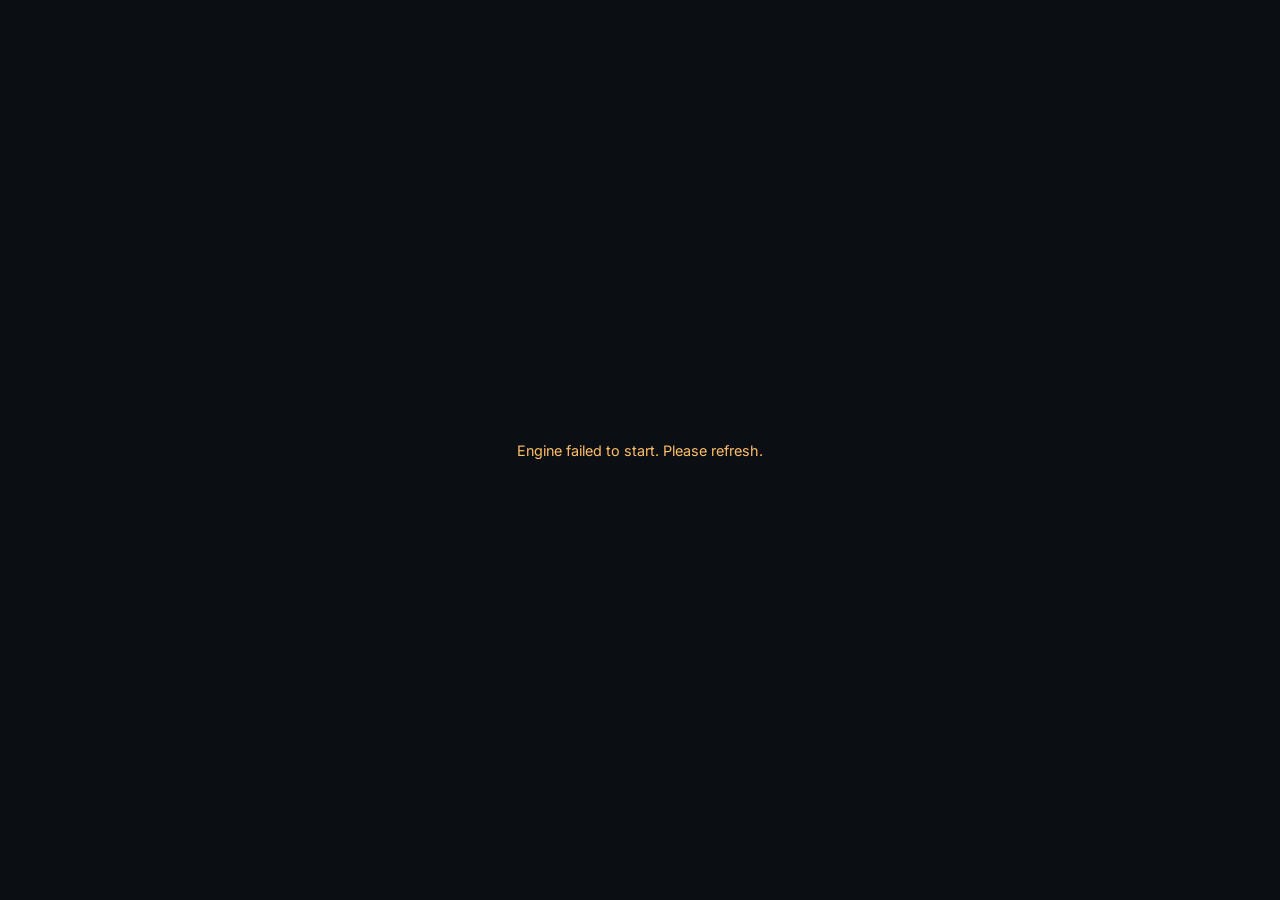
==== index.html @ e54d93cd "Add files via upload" ====
<!DOCTYPE html>
<html lang="en">
<head>
  <meta charset="UTF-8" />
  <meta name="viewport" content="width=device-width, initial-scale=1.0, viewport-fit=cover" />
  <meta name="theme-color" content="#D4AF37" />
  <meta name="description" content="IMMORTAIL™ — Your AI dog companion, always with you." />
  <meta name="mobile-web-app-capable" content="yes" />
  <meta name="apple-mobile-web-app-capable" content="yes" />
  <meta name="apple-mobile-web-app-status-bar-style" content="black-translucent" />
  <meta name="apple-mobile-web-app-title" content="IMMORTAIL" />
  <title>IMMORTAIL™</title>
  <link rel="manifest" href="manifest.json" />
  <link rel="preconnect" href="https://fonts.googleapis.com" />
  <link rel="preconnect" href="https://fonts.gstatic.com" crossorigin />
  <link href="https://fonts.googleapis.com/css2?family=Inter:wght@400;500;600;700;800&display=swap" rel="stylesheet" />
  <link rel="stylesheet" href="styles.css" />
</head>
<body class="mood-idle">

<!-- ═══════════════════════════════════════════════════════════
     SPLASH SCREEN
══════════════════════════════════════════════════════════════ -->
<div id="splash">
  <div class="splash-wordmark">IMMORTAIL<span class="splash-tm">™</span></div>
  <div class="splash-tagline">AI Dog Companion</div>
  <div class="splash-ring"></div>
</div>

<!-- ═══════════════════════════════════════════════════════════
     APP SHELL
══════════════════════════════════════════════════════════════ -->
<div id="app">

  <!-- ── Header ──────────────────────────────────────────────── -->
  <header id="header">
    <div class="wordmark">IMMORTAIL<span class="tm">™</span></div>
    <div class="header-right">
      <div class="api-chip">
        <div class="status-dot disconnected" id="api-status-dot"></div>
        <span id="api-status-label">Fallback Mode</span>
      </div>
      <button class="icon-btn" id="settings-btn" aria-label="Settings">⚙</button>
    </div>
  </header>

  <!-- ── Sidebar ─────────────────────────────────────────────── -->
  <aside id="sidebar">

    <!-- ══════════════════════════════════════════════════════
         DOG STAGE — Composite Avatar Engine
         Layer 0 (z1): SVG procedural fallback (always visible)
         Layer 1 (z2): Real body image (shown when asset loads)
         Layer 2 (z3): Real face/eyes image (shown when asset loads)
         Layer 3 (z4): Micro video loop overlay (shown when asset loads)
    ═══════════════════════════════════════════════════════════ -->
    <div class="dog-stage expr-idle" id="dog-stage" role="button"
         tabindex="0" aria-label="Pet your dog companion">

      <!-- Layer 0: SVG Procedural Fallback Dog
           This is the always-present base. When real assets load,
           they sit on top. When assets are missing, this is the dog. -->
      <svg id="dog-svg-fallback"
           viewBox="0 0 110 130"
           fill="none"
           xmlns="http://www.w3.org/2000/svg"
           aria-hidden="true">

        <!-- Body -->
        <ellipse cx="55" cy="88" rx="30" ry="24" fill="#3a2e2e"/>
        <ellipse cx="55" cy="82" rx="28" ry="20" fill="#4a3838"/>

        <!-- Left ear -->
        <ellipse cx="34" cy="37" rx="11" ry="17"
          transform="rotate(-18 34 37)" fill="#3a2e2e"/>
        <ellipse cx="34" cy="38" rx="6"  ry="10"
          transform="rotate(-18 34 38)" fill="#8a5533" opacity="0.55"/>

        <!-- Right ear -->
        <ellipse cx="76" cy="37" rx="11" ry="17"
          transform="rotate(18 76 37)" fill="#3a2e2e"/>
        <ellipse cx="76" cy="38" rx="6"  ry="10"
          transform="rotate(18 76 38)" fill="#8a5533" opacity="0.55"/>

        <!-- Head -->
        <circle cx="55" cy="50" r="25" fill="#4a3838"/>

        <!-- Forehead shine -->
        <ellipse cx="50" cy="39" rx="8" ry="5"
          fill="white" opacity="0.04"/>

        <!-- Eyebrows -->
        <path id="svg-brow-l" d="M 37 38 Q 43 35 48 37"
          stroke="#2a1e1e" stroke-width="1.8" stroke-linecap="round" fill="none"/>
        <path id="svg-brow-r" d="M 62 37 Q 67 35 73 38"
          stroke="#2a1e1e" stroke-width="1.8" stroke-linecap="round" fill="none"/>

        <!-- Eyes -->
        <ellipse id="svg-eye-l" cx="44" cy="47" rx="6" ry="5" fill="#110a06"/>
        <ellipse id="svg-eye-r" cx="66" cy="47" rx="6" ry="5" fill="#110a06"/>

        <!-- Iris shine -->
        <circle cx="42" cy="45" r="1.8" fill="white" opacity="0.85"/>
        <circle cx="64" cy="45" r="1.8" fill="white" opacity="0.85"/>
        <!-- Pupil dot -->
        <circle cx="44.5" cy="47.5" r="3"   fill="#1a0d06"/>
        <circle cx="66.5" cy="47.5" r="3"   fill="#1a0d06"/>

        <!-- Snout -->
        <ellipse cx="55" cy="59" rx="12" ry="8" fill="#3a2a2a"/>

        <!-- Nose -->
        <ellipse cx="55" cy="55" rx="5.5" ry="3.5" fill="#110a06"/>
        <ellipse cx="54.5" cy="54.2" rx="1.8" ry="1.1"
          fill="white" opacity="0.3"/>

        <!-- Nostrils -->
        <ellipse cx="52.5" cy="56.5" rx="1.3" ry="0.9" fill="#0a0604"/>
        <ellipse cx="57.5" cy="56.5" rx="1.3" ry="0.9" fill="#0a0604"/>

        <!-- Mouth -->
        <path id="svg-mouth" d="M 43 63 Q 55 67 67 63"
          stroke="#110a06" stroke-width="1.8" stroke-linecap="round" fill="none"/>

        <!-- Tongue (hidden by default) -->
        <ellipse id="svg-tongue" cx="55" cy="68" rx="5" ry="4"
          fill="#d44b6a" opacity="0.9" style="display:none"/>

        <!-- Collar -->
        <rect x="35" y="67" width="40" height="8" rx="4" fill="#D4AF37" opacity="0.88"/>
        <circle cx="55" cy="71"  r="3.5" fill="#B87333"/>
        <circle cx="55" cy="71"  r="1.5" fill="#D4AF37" opacity="0.5"/>

        <!-- Collar tag rim -->
        <circle cx="55" cy="71" r="3.5" stroke="#8a6020" stroke-width="0.5" fill="none"/>

        <!-- Front legs -->
        <rect x="32" y="98"  width="14" height="22" rx="7" fill="#3a2e2e"/>
        <rect x="64" y="98"  width="14" height="22" rx="7" fill="#3a2e2e"/>

        <!-- Paw pads -->
        <ellipse cx="39" cy="120" rx="7.5" ry="4.5" fill="#2a2020"/>
        <ellipse cx="71" cy="120" rx="7.5" ry="4.5" fill="#2a2020"/>
        <!-- Paw toes -->
        <circle cx="35" cy="118" r="2" fill="#241a1a"/>
        <circle cx="39" cy="119" r="2" fill="#241a1a"/>
        <circle cx="43" cy="118" r="2" fill="#241a1a"/>
        <circle cx="67" cy="118" r="2" fill="#241a1a"/>
        <circle cx="71" cy="119" r="2" fill="#241a1a"/>
        <circle cx="75" cy="118" r="2" fill="#241a1a"/>

        <!-- Tail with SMIL animation -->
        <g id="svg-tail">
          <path d="M 85 85 Q 102 72 96 56"
            stroke="#4a3838" stroke-width="9" stroke-linecap="round" fill="none"/>
          <path d="M 85 85 Q 102 72 96 56"
            stroke="#5a4848" stroke-width="5" stroke-linecap="round" fill="none" opacity="0.5"/>
          <animateTransform
            attributeName="transform"
            type="rotate"
            values="-16 85 85; 16 85 85; -16 85 85"
            dur="1.1s"
            repeatCount="indefinite"/>
        </g>

        <!-- Body fur highlights -->
        <ellipse cx="42" cy="88" rx="6" ry="10" fill="white" opacity="0.025" transform="rotate(-20 42 88)"/>
        <ellipse cx="68" cy="88" rx="6" ry="10" fill="white" opacity="0.025" transform="rotate(20 68 88)"/>

        <!-- Gold glow ring (ambient) -->
        <circle cx="55" cy="50" r="25" stroke="#D4AF37"
          stroke-width="0.6" opacity="0.18" fill="none"/>
      </svg>

      <!-- Layer 1: Real body image (loaded by JS from assets/dog/body_*.png) -->
      <img id="dog-base-img" alt="" aria-hidden="true" />

      <!-- Layer 2: Real face/eyes image (loaded by JS from assets/dog/eyes_*.png) -->
      <img id="dog-face-img" alt="" aria-hidden="true" />

      <!-- Layer 3: Micro video loop (loaded by JS from assets/dog/*.webm) -->
      <video id="dog-video-overlay"
        autoplay loop muted playsinline
        aria-hidden="true">
      </video>

    </div>
    <!-- /dog-stage -->

    <!-- Dog name + mood -->
    <div class="dog-identity">
      <div class="dog-name" id="dog-name-display">Rex</div>
      <div class="mood-badge" id="mood-badge">😐 Idle</div>
    </div>

    <!-- Stats -->
    <div class="stats-panel">
      <div class="stat-row">
        <div class="stat-label">
          <span>Energy</span>
          <span><span id="energy-val">75</span>/100</span>
        </div>
        <div class="stat-track">
          <div class="stat-fill" id="energy-bar" style="width:75%"></div>
        </div>
      </div>
      <div class="stat-row">
        <div class="stat-label">
          <span>Bond</span>
          <span><span id="bond-val">30</span>/100</span>
        </div>
        <div class="stat-track">
          <div class="stat-fill" id="bond-bar" style="width:30%"></div>
        </div>
      </div>
    </div>

    <!-- Action buttons -->
    <div class="actions-panel">
      <button class="action-btn" id="btn-feed">🍖 Feed</button>
      <button class="action-btn" id="btn-play">🎾 Play</button>
      <button class="action-btn" id="btn-rest">💤 Rest</button>
    </div>

  </aside>

  <!-- ── Main chat ───────────────────────────────────────────── -->
  <main id="main">
    <div id="chat-history"></div>
    <div id="chat-bar">
      <input
        type="text"
        id="chat-input"
        placeholder="Talk to your companion…"
        autocomplete="off"
        autocorrect="off"
        spellcheck="false"
        maxlength="500"
        aria-label="Chat input"
      />
      <button id="send-btn" aria-label="Send">➤</button>
    </div>
  </main>

</div>
<!-- /app -->

<!-- ═══════════════════════════════════════════════════════════
     SETTINGS MODAL
══════════════════════════════════════════════════════════════ -->
<div id="settings-overlay" role="dialog" aria-modal="true" aria-label="Settings">
  <div class="settings-modal">

    <div class="modal-header">
      <div class="modal-title">⚙ Settings</div>
      <button class="modal-close" id="close-settings" aria-label="Close">✕</button>
    </div>

    <hr class="settings-divider"/>

    <!-- Rename companion -->
    <div class="settings-section">
      <div class="settings-label">Companion Name</div>
      <div class="field-row">
        <input type="text" class="field-input" id="dog-name-input"
          placeholder="Enter a name…" maxlength="24"/>
        <button class="btn-primary" id="save-name">Save</button>
      </div>
    </div>

    <hr class="settings-divider"/>

    <!-- AI key -->
    <div class="settings-section">
      <div class="settings-label">OpenAI API Key</div>
      <div class="settings-desc">
        Required for live AI responses. Stored only in your browser's localStorage
        — never sent anywhere except OpenAI.
      </div>
      <div class="field-row">
        <input type="password" class="field-input" id="api-key-input"
          placeholder="sk-…" autocomplete="off"/>
        <button class="btn-primary" id="save-api-key">Save</button>
      </div>
      <div>
        <button class="btn-danger" id="clear-api-key">Clear Key</button>
      </div>
    </div>

    <hr class="settings-divider"/>

    <!-- Asset info -->
    <div class="settings-section">
      <div class="settings-label">Dog Asset Paths</div>
      <div class="settings-desc">
        Place your image and video assets in the following paths to activate
        the composite avatar engine. Missing assets fall back to the SVG dog automatically.
        <br/><br/>
        <strong style="color:var(--gold)">Images:</strong><br/>
        assets/dog/body_idle.png<br/>
        assets/dog/body_happy.png<br/>
        assets/dog/body_sad.png<br/>
        assets/dog/eyes_idle.png<br/>
        assets/dog/eyes_happy.png<br/>
        assets/dog/eyes_sad.png<br/><br/>
        <strong style="color:var(--gold)">Micro Videos:</strong><br/>
        assets/dog/tail_wag.webm<br/>
        assets/dog/blink.webm<br/>
        assets/dog/bounce.webm<br/>
        assets/dog/ear_flick.webm<br/><br/>
        <strong style="color:var(--gold)">Audio:</strong><br/>
        assets/audio/bark_soft.mp3<br/>
        assets/audio/bark_excited.mp3<br/>
        assets/audio/whine.mp3<br/>
        assets/audio/breath_idle.mp3
      </div>
    </div>

    <hr class="settings-divider"/>

    <!-- Export -->
    <div class="settings-section">
      <div class="settings-label">Export Migration Key</div>
      <div class="settings-desc">
        Save this key to restore your companion on a new device or browser.
      </div>
      <button class="btn-secondary" id="export-btn">Generate Key</button>
      <div class="field-row">
        <textarea class="field-input" id="export-output"
          placeholder="Key will appear here…" readonly></textarea>
        <button class="btn-secondary" id="copy-export" style="align-self:flex-start">Copy</button>
      </div>
    </div>

    <!-- Import -->
    <div class="settings-section">
      <div class="settings-label">Import Migration Key</div>
      <div class="settings-desc" style="color:#f87171">
        ⚠ This overwrites your current companion. Only do this to restore from another device.
      </div>
      <div class="field-row">
        <textarea class="field-input" id="import-input"
          placeholder="Paste migration key here…"></textarea>
      </div>
      <button class="btn-danger" id="import-btn">Import & Restore</button>
    </div>

  </div>
</div>
<!-- /settings-overlay -->

<!-- ── Scripts — load order is critical ──────────────────────── -->
<script src="storage.js"></script>
<script src="engine.js"></script>
<script src="ai.js"></script>
<script src="app.js"></script>

</body>
</html>
---- styles.css ----
/* ═══════════════════════════════════════════════════════════════
   IMMORTAIL™ v2 — Premium Cinematic UI
   State-driven composite avatar design system
═══════════════════════════════════════════════════════════════ */

/* ── Variables ────────────────────────────────────────────────── */
:root {
  --gold:          #D4AF37;
  --gold-glow:     rgba(212, 175, 55, 0.35);
  --gold-faint:    rgba(212, 175, 55, 0.10);
  --brown-deep:    #3B2F2F;
  --brown-mid:     #2a2020;
  --espresso:      #0B0F14;
  --espresso-mid:  #111820;

  --amber:         #FFBF69;
  --copper:        #B87333;
  --copper-glow:   rgba(184, 115, 51, 0.30);
  --cream:         #F5E6C8;

  --text-primary:  #F5E6C8;
  --text-muted:    #8a7060;
  --border-dim:    rgba(212, 175, 55, 0.14);
  --border-mid:    rgba(212, 175, 55, 0.30);
  --glass-panel:   rgba(30, 20, 15, 0.70);
  --glass-surface: rgba(59, 47, 47, 0.45);

  /* Mood glow vars — overridden by body class */
  --stage-glow:    0 0 28px rgba(255,191,105,0.22), 0 0 56px rgba(255,191,105,0.08);
  --stage-border:  rgba(212,175,55,0.28);

  --r-sm:  8px;
  --r-md:  14px;
  --r-lg:  20px;
  --r-xl:  28px;

  --font: 'Inter', 'Segoe UI', system-ui, sans-serif;
}

/* ── Mood body states — drive global color shifts ─────────────── */
body.mood-happy {
  --stage-glow:   0 0 32px rgba(212,175,55,0.40), 0 0 64px rgba(212,175,55,0.14);
  --stage-border: rgba(212,175,55,0.55);
}
body.mood-sad {
  --stage-glow:   0 0 20px rgba(184,115,51,0.25), 0 0 40px rgba(184,115,51,0.08);
  --stage-border: rgba(184,115,51,0.30);
  filter: saturate(0.75);
}
body.mood-excited {
  --stage-glow:   0 0 40px rgba(212,175,55,0.55), 0 0 80px rgba(255,191,105,0.20);
  --stage-border: rgba(212,175,55,0.70);
  filter: saturate(1.1);
}
body.mood-idle {
  --stage-glow:   0 0 22px rgba(255,191,105,0.18), 0 0 44px rgba(255,191,105,0.06);
  --stage-border: rgba(212,175,55,0.22);
}

/* ── Reset ────────────────────────────────────────────────────── */
*, *::before, *::after { box-sizing: border-box; margin: 0; padding: 0; }

html, body {
  height: 100%;
  overflow: hidden;
  font-family: var(--font);
  background: var(--espresso);
  color: var(--text-primary);
  -webkit-font-smoothing: antialiased;
  transition: filter 1.2s ease;
}

body {
  background: radial-gradient(ellipse 100% 80% at 50% 0%, #161c24 0%, #0B0F14 55%);
}

/* ── Splash ───────────────────────────────────────────────────── */
#splash {
  position: fixed; inset: 0; z-index: 9999;
  display: flex; flex-direction: column;
  align-items: center; justify-content: center; gap: 0.5rem;
  background: var(--espresso);
  transition: opacity 0.55s ease;
}

.splash-wordmark {
  font-size: 2.4rem; font-weight: 800; letter-spacing: 0.14em;
  color: var(--gold); text-shadow: 0 0 30px var(--gold-glow);
  animation: logo-breathe 2.2s ease-in-out infinite;
}
.splash-tm { font-size: 0.7rem; vertical-align: super; color: var(--copper); }

.splash-tagline {
  font-size: 0.75rem; letter-spacing: 0.22em; text-transform: uppercase;
  color: var(--text-muted);
}

.splash-ring {
  margin-top: 2rem;
  width: 34px; height: 34px;
  border: 2px solid var(--border-dim);
  border-top-color: var(--gold);
  border-radius: 50%;
  animation: spin 0.85s linear infinite;
}

.splash-error {
  color: var(--amber); font-size: 0.9rem;
  padding: 2rem; text-align: center; max-width: 320px;
}

@keyframes spin         { to { transform: rotate(360deg); } }
@keyframes logo-breathe { 0%,100% { opacity: 1; } 50% { opacity: 0.7; } }

/* ── App grid ─────────────────────────────────────────────────── */
#app {
  display: grid;
  grid-template-columns: 280px 1fr;
  grid-template-rows: 54px 1fr;
  height: 100vh;
  overflow: hidden;
}

/* ── Header ───────────────────────────────────────────────────── */
#header {
  grid-column: 1 / -1;
  display: flex; align-items: center; justify-content: space-between;
  padding: 0 1.2rem;
  background: rgba(8, 11, 16, 0.92);
  border-bottom: 1px solid var(--border-dim);
  backdrop-filter: blur(10px);
  z-index: 20;
}

.wordmark {
  font-size: 1.1rem; font-weight: 800; letter-spacing: 0.12em;
  color: var(--gold); text-shadow: 0 0 14px rgba(212,175,55,0.35);
}
.wordmark .tm { font-size: 0.58rem; vertical-align: super; color: var(--copper); font-weight: 400; }

.header-right { display: flex; align-items: center; gap: 0.9rem; }

.api-chip {
  display: flex; align-items: center; gap: 0.38rem;
  font-size: 0.7rem; color: var(--text-muted);
  background: rgba(255,255,255,0.03);
  border: 1px solid var(--border-dim);
  border-radius: 999px; padding: 0.2rem 0.6rem;
}
.status-dot {
  width: 6px; height: 6px; border-radius: 50%; flex-shrink: 0;
}
.status-dot.connected    { background: #4ade80; box-shadow: 0 0 5px rgba(74,222,128,0.5); }
.status-dot.disconnected { background: var(--copper); box-shadow: 0 0 5px var(--copper-glow); }

.icon-btn {
  background: none; border: 1px solid var(--border-dim);
  border-radius: var(--r-sm); color: var(--text-muted);
  font-size: 1rem; width: 33px; height: 33px; cursor: pointer;
  display: flex; align-items: center; justify-content: center;
  transition: border-color 0.2s, color 0.2s, background 0.2s;
}
.icon-btn:hover { border-color: var(--gold); color: var(--gold); background: var(--gold-faint); }

/* ── Sidebar ──────────────────────────────────────────────────── */
#sidebar {
  grid-row: 2;
  background: var(--glass-panel);
  border-right: 1px solid var(--border-dim);
  display: flex; flex-direction: column; align-items: center;
  padding: 1.2rem 0.85rem;
  gap: 1rem;
  overflow-y: auto;
}
#sidebar::-webkit-scrollbar { width: 3px; }
#sidebar::-webkit-scrollbar-thumb { background: var(--border-dim); border-radius: 999px; }

/* ══════════════════════════════════════════════════════════════
   DOG STAGE — Composite Avatar
   Layered: SVG base → image base → face image → video overlay
══════════════════════════════════════════════════════════════ */
.dog-stage {
  position: relative;
  width: 200px; height: 200px;
  border-radius: var(--r-xl);
  border: 1.5px solid var(--stage-border);
  background: radial-gradient(ellipse at center, #1c1510 0%, #0d0b08 100%);
  box-shadow: var(--stage-glow);
  display: flex; align-items: center; justify-content: center;
  cursor: pointer;
  overflow: hidden;
  flex-shrink: 0;
  transition: box-shadow 1.2s ease, border-color 1.2s ease;
  animation: stage-breathe 5s ease-in-out infinite;
}

@keyframes stage-breathe {
  0%,100% { box-shadow: var(--stage-glow); }
  50%      { box-shadow: var(--stage-glow), 0 0 60px rgba(212,175,55,0.05); }
}

/* Excited pulse */
.dog-stage.expr-excited { animation: stage-breathe 5s ease-in-out infinite, excited-pulse 0.5s ease-in-out 3; }
@keyframes excited-pulse {
  0%,100% { transform: scale(1); }
  50%      { transform: scale(1.02); }
}

/* Sad dim */
.dog-stage.expr-sad { filter: saturate(0.55) brightness(0.85); }

/* ── Real asset layers — hidden by default, shown when loaded ── */
#dog-base-img,
#dog-face-img {
  position: absolute; inset: 0;
  width: 100%; height: 100%;
  object-fit: contain;
  display: none; /* shown by JS when asset loads */
  transition: opacity 0.4s ease;
  pointer-events: none;
  z-index: 2;
}
#dog-face-img { z-index: 3; }

#dog-video-overlay {
  position: absolute; inset: 0;
  width: 100%; height: 100%;
  object-fit: contain;
  display: none;
  z-index: 4;
  pointer-events: none;
  mix-blend-mode: normal;
  loop: true;
}

/* ── SVG fallback — always present as base ─────────────────── */
#dog-svg-fallback {
  position: absolute; inset: 0;
  width: 100%; height: 100%;
  z-index: 1;
}

/* Tap hint */
.dog-stage::after {
  content: 'tap to pet';
  position: absolute; bottom: 6px;
  font-size: 0.6rem; letter-spacing: 0.08em;
  color: var(--text-muted); opacity: 0.5;
  pointer-events: none;
}

/* ── Dog name + mood badge ─────────────────────────────────── */
.dog-identity {
  display: flex; flex-direction: column; align-items: center; gap: 0.3rem;
}
.dog-name {
  font-size: 1.1rem; font-weight: 700; color: var(--gold);
  letter-spacing: 0.05em; text-shadow: 0 0 10px rgba(212,175,55,0.3);
}
.mood-badge {
  font-size: 0.72rem; padding: 0.18rem 0.6rem;
  border-radius: 999px;
  border: 1px solid var(--border-dim);
  background: rgba(212,175,55,0.06);
  color: var(--cream); letter-spacing: 0.04em;
  transition: border-color 0.6s, background 0.6s;
}

/* ── Stats ─────────────────────────────────────────────────── */
.stats-panel { width: 100%; display: flex; flex-direction: column; gap: 0.7rem; }

.stat-row { width: 100%; }
.stat-label {
  display: flex; justify-content: space-between;
  font-size: 0.69rem; color: var(--text-muted);
  margin-bottom: 0.28rem;
  text-transform: uppercase; letter-spacing: 0.09em;
}
.stat-label span:last-child { color: var(--cream); font-weight: 600; }

.stat-track {
  width: 100%; height: 5px;
  background: rgba(255,255,255,0.05); border-radius: 999px; overflow: hidden;
}
.stat-fill {
  height: 100%; border-radius: 999px;
  transition: width 0.7s cubic-bezier(0.4,0,0.2,1);
}
#energy-bar {
  background: linear-gradient(90deg, var(--copper), var(--amber));
  box-shadow: 0 0 6px rgba(255,191,105,0.35);
}
#bond-bar {
  background: linear-gradient(90deg, #5c3d2a, var(--gold));
  box-shadow: 0 0 6px rgba(212,175,55,0.35);
}

/* ── Actions ────────────────────────────────────────────────── */
.actions-panel { width: 100%; display: flex; flex-direction: column; gap: 0.42rem; }

.action-btn {
  width: 100%; padding: 0.5rem 0.7rem;
  border-radius: var(--r-sm);
  border: 1px solid var(--border-dim);
  background: rgba(212,175,55,0.04);
  color: var(--cream); font-size: 0.8rem; font-family: var(--font);
  cursor: pointer; text-align: left;
  display: flex; align-items: center; gap: 0.45rem;
  transition: background 0.18s, border-color 0.18s, color 0.18s, transform 0.12s;
}
.action-btn:hover  { background: rgba(212,175,55,0.10); border-color: var(--gold); color: var(--gold); }
.action-btn:active { transform: scale(0.96); }

/* ── Main chat ─────────────────────────────────────────────── */
#main {
  grid-row: 2;
  display: flex; flex-direction: column;
  overflow: hidden;
  background: linear-gradient(to bottom, var(--espresso-mid) 0%, var(--espresso) 100%);
}

#chat-history {
  flex: 1; overflow-y: auto;
  padding: 1.1rem 1.1rem 0.6rem;
  display: flex; flex-direction: column; gap: 0.6rem;
  scroll-behavior: smooth;
}
#chat-history::-webkit-scrollbar { width: 3px; }
#chat-history::-webkit-scrollbar-thumb { background: var(--border-dim); border-radius: 999px; }
#chat-history { scrollbar-width: thin; scrollbar-color: var(--border-dim) transparent; }

/* Welcome state */
.chat-welcome {
  flex: 1; display: flex; flex-direction: column;
  align-items: center; justify-content: center;
  gap: 0.5rem; text-align: center; padding: 2rem;
  pointer-events: none;
}
.welcome-paw  { font-size: 2.4rem; }
.welcome-text { color: var(--text-muted); font-size: 0.83rem; line-height: 1.65; }
.welcome-hint { color: var(--gold); font-size: 0.72rem; opacity: 0.6; margin-top: 0.3rem; }

/* Messages */
.chat-msg { display: flex; animation: msg-slide 0.2s ease-out; }
@keyframes msg-slide { from { opacity: 0; transform: translateY(7px); } to { opacity: 1; transform: none; } }

.msg-user { justify-content: flex-end; }
.msg-dog  { justify-content: flex-start; }

.bubble {
  max-width: 72%; padding: 0.6rem 0.85rem;
  border-radius: var(--r-md); font-size: 0.86rem; line-height: 1.55;
  word-break: break-word;
}
.msg-user .bubble {
  background: linear-gradient(135deg, var(--gold) 0%, var(--copper) 100%);
  color: var(--espresso); font-weight: 500;
  border-radius: var(--r-md) var(--r-md) var(--r-sm) var(--r-md);
  box-shadow: 0 2px 10px rgba(212,175,55,0.22);
}
.msg-dog .bubble {
  background: var(--glass-surface);
  border: 1px solid var(--border-dim);
  color: var(--cream);
  border-radius: var(--r-md) var(--r-md) var(--r-md) var(--r-sm);
}

/* Typing indicator */
.typing-bubble {
  display: flex; align-items: center; gap: 4px;
  padding: 0.5rem 0.7rem; min-width: 48px;
}
.typing-bubble span {
  width: 6px; height: 6px; border-radius: 50%;
  background: var(--gold); opacity: 0.5;
  animation: dot-bounce 1.1s ease-in-out infinite;
}
.typing-bubble span:nth-child(2) { animation-delay: 0.18s; }
.typing-bubble span:nth-child(3) { animation-delay: 0.36s; }
@keyframes dot-bounce {
  0%,80%,100% { transform: translateY(0); opacity: 0.4; }
  40%         { transform: translateY(-5px); opacity: 1; }
}

/* Chat input bar */
#chat-bar {
  padding: 0.8rem 1.1rem;
  background: rgba(8,11,16,0.88);
  border-top: 1px solid var(--border-dim);
  display: flex; align-items: center; gap: 0.55rem;
  backdrop-filter: blur(8px);
}

#chat-input {
  flex: 1; background: rgba(59,47,47,0.45);
  border: 1px solid var(--border-dim); border-radius: var(--r-md);
  color: var(--text-primary); font-family: var(--font); font-size: 0.86rem;
  padding: 0.58rem 0.85rem; outline: none; height: 40px; resize: none;
  transition: border-color 0.2s, box-shadow 0.2s;
}
#chat-input::placeholder { color: var(--text-muted); }
#chat-input:focus { border-color: var(--gold); box-shadow: 0 0 0 2px rgba(212,175,55,0.1); }
#chat-input:disabled { opacity: 0.45; cursor: not-allowed; }

#send-btn {
  background: linear-gradient(135deg, var(--gold), var(--copper));
  border: none; border-radius: var(--r-md);
  color: var(--espresso); font-size: 1rem; font-weight: 700;
  width: 40px; height: 40px; cursor: pointer; flex-shrink: 0;
  display: flex; align-items: center; justify-content: center;
  box-shadow: 0 2px 10px rgba(212,175,55,0.28);
  transition: opacity 0.18s, transform 0.12s;
}
#send-btn:hover  { opacity: 0.88; }
#send-btn:active { transform: scale(0.95); }

/* ── Settings modal ──────────────────────────────────────────── */
#settings-overlay {
  display: none; position: fixed; inset: 0; z-index: 1000;
  background: rgba(8,11,16,0.80); backdrop-filter: blur(7px);
  align-items: center; justify-content: center;
}
#settings-overlay.open { display: flex; }

.settings-modal {
  background: linear-gradient(155deg, #171210 0%, #0d1018 100%);
  border: 1px solid var(--border-mid);
  border-radius: var(--r-xl); padding: 1.6rem;
  width: min(460px, 93vw); max-height: 88vh;
  overflow-y: auto; display: flex; flex-direction: column; gap: 1.2rem;
  box-shadow: 0 0 40px rgba(0,0,0,0.6), 0 0 80px rgba(212,175,55,0.07);
}
.settings-modal::-webkit-scrollbar { width: 3px; }
.settings-modal::-webkit-scrollbar-thumb { background: var(--border-dim); border-radius: 999px; }
.settings-modal { scrollbar-width: thin; scrollbar-color: var(--border-dim) transparent; }

.modal-header { display: flex; align-items: center; justify-content: space-between; }
.modal-title  { font-size: 1rem; font-weight: 700; color: var(--gold); letter-spacing: 0.06em; }

.modal-close {
  background: none; border: 1px solid var(--border-dim);
  color: var(--text-muted); border-radius: var(--r-sm);
  width: 28px; height: 28px; cursor: pointer;
  display: flex; align-items: center; justify-content: center; font-size: 0.9rem;
  transition: color 0.2s, border-color 0.2s;
}
.modal-close:hover { color: var(--gold); border-color: var(--gold); }

.settings-divider { border: none; border-top: 1px solid var(--border-dim); }

.settings-section { display: flex; flex-direction: column; gap: 0.55rem; }
.settings-label   { font-size: 0.68rem; text-transform: uppercase; letter-spacing: 0.1em; color: var(--text-muted); font-weight: 600; }
.settings-desc    { font-size: 0.74rem; color: var(--text-muted); line-height: 1.5; }

.field-row { display: flex; gap: 0.45rem; }

.field-input {
  flex: 1; background: rgba(59,47,47,0.45);
  border: 1px solid var(--border-dim); border-radius: var(--r-sm);
  color: var(--text-primary); font-family: var(--font); font-size: 0.84rem;
  padding: 0.52rem 0.72rem; outline: none;
  transition: border-color 0.2s, box-shadow 0.2s;
}
.field-input::placeholder { color: var(--text-muted); }
.field-input:focus { border-color: var(--gold); box-shadow: 0 0 0 2px rgba(212,175,55,0.09); }
textarea.field-input { resize: vertical; min-height: 76px; font-size: 0.73rem; font-family: monospace; }

.btn-primary {
  background: linear-gradient(135deg, var(--gold), var(--copper));
  border: none; border-radius: var(--r-sm);
  color: var(--espresso); font-family: var(--font); font-size: 0.8rem; font-weight: 700;
  padding: 0.52rem 0.95rem; cursor: pointer; white-space: nowrap;
  transition: opacity 0.18s, transform 0.12s;
}
.btn-primary:hover { opacity: 0.86; }
.btn-primary:active { transform: scale(0.95); }

.btn-secondary {
  background: rgba(212,175,55,0.05); border: 1px solid var(--border-dim);
  border-radius: var(--r-sm); color: var(--text-muted);
  font-family: var(--font); font-size: 0.8rem; padding: 0.52rem 0.95rem;
  cursor: pointer; transition: border-color 0.2s, color 0.2s;
}
.btn-secondary:hover { border-color: var(--copper); color: var(--copper); }

.btn-danger {
  background: rgba(239,68,68,0.07); border: 1px solid rgba(239,68,68,0.22);
  border-radius: var(--r-sm); color: #f87171;
  font-family: var(--font); font-size: 0.8rem; padding: 0.52rem 0.95rem;
  cursor: pointer; transition: background 0.18s;
}
.btn-danger:hover { background: rgba(239,68,68,0.13); }

/* ── Toast ───────────────────────────────────────────────────── */
.toast {
  position: fixed; bottom: 1.4rem; left: 50%;
  transform: translateX(-50%) translateY(16px);
  background: var(--brown-deep, #3B2F2F);
  border: 1px solid var(--border-mid); color: var(--cream);
  font-size: 0.8rem; padding: 0.5rem 1.1rem;
  border-radius: 999px; z-index: 8000;
  opacity: 0; pointer-events: none;
  transition: opacity 0.28s ease, transform 0.28s ease;
  box-shadow: 0 4px 20px rgba(0,0,0,0.4), 0 0 14px rgba(212,175,55,0.12);
  white-space: nowrap;
}
.toast.show { opacity: 1; transform: translateX(-50%) translateY(0); }
.toast.toast-error { border-color: rgba(239,68,68,0.35); background: rgba(60,15,15,0.9); color: #f87171; }

/* ── Responsive: mobile stacked layout ──────────────────────── */
@media (max-width: 640px) {
  #app {
    grid-template-columns: 1fr;
    grid-template-rows: 54px auto 1fr;
  }
  #sidebar {
    grid-row: 2;
    flex-direction: row; flex-wrap: nowrap;
    overflow-x: auto; overflow-y: hidden;
    padding: 0.7rem; gap: 0.7rem;
    border-right: none; border-bottom: 1px solid var(--border-dim);
    align-items: flex-start;
  }
  .dog-stage { width: 150px; height: 150px; min-width: 150px; }
  .stats-panel { min-width: 130px; }
  .actions-panel { flex-direction: row; min-width: 180px; align-self: center; }
  #main { grid-row: 3; }
  .bubble { max-width: 84%; }
}
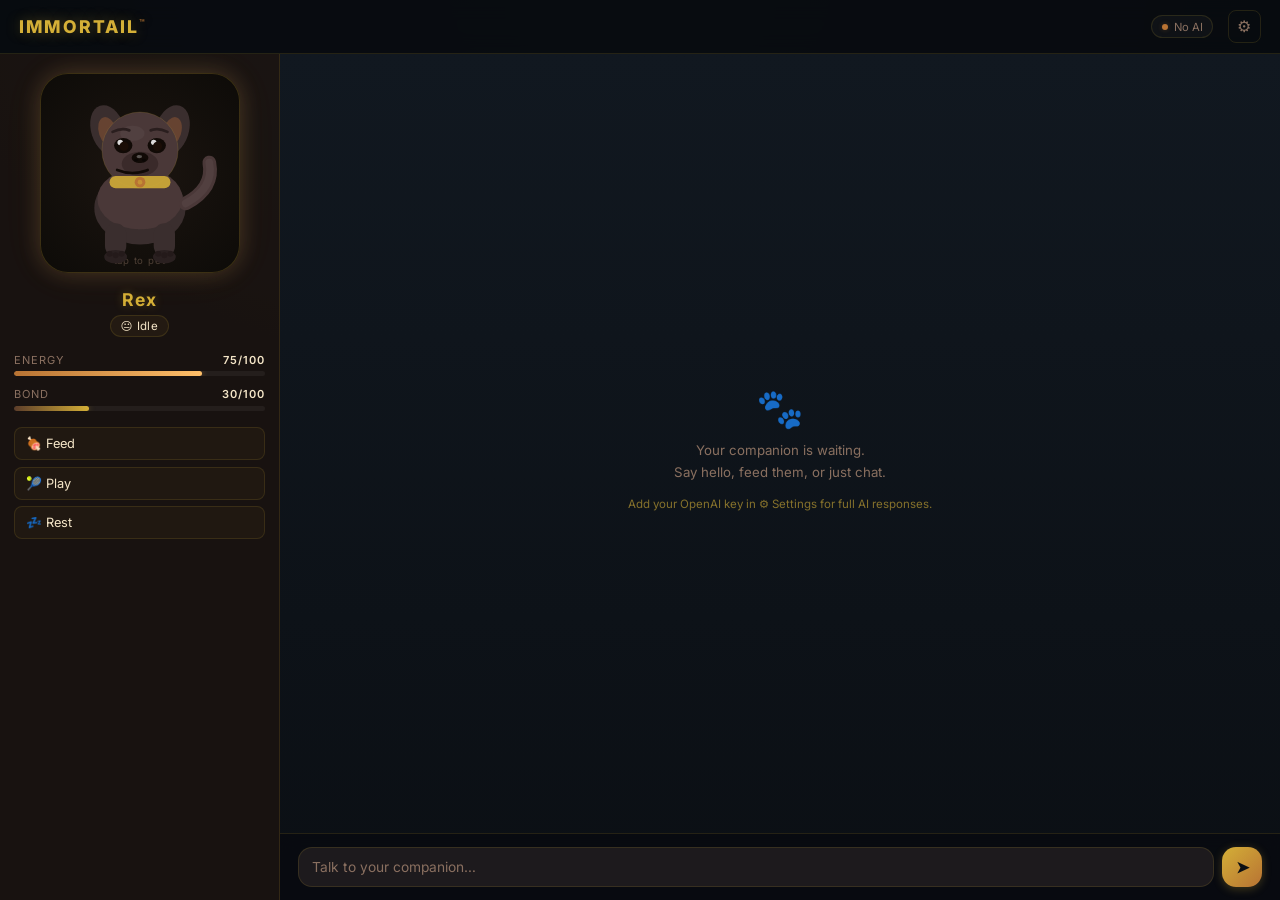
==== commit 463fa72f: "feat: multi-AI settings UI + asset status panel" ====
--- a/index.html
+++ b/index.html
@@ -18,176 +18,94 @@
 </head>
 <body class="mood-idle">
 
-<!-- ═══════════════════════════════════════════════════════════
-     SPLASH SCREEN
-══════════════════════════════════════════════════════════════ -->
+<!-- ── Splash ──────────────────────────────────────────────────────────── -->
 <div id="splash">
   <div class="splash-wordmark">IMMORTAIL<span class="splash-tm">™</span></div>
   <div class="splash-tagline">AI Dog Companion</div>
-  <div class="splash-ring"></div>
+  <div class="splash-ring" id="splash-ring"></div>
 </div>
 
-<!-- ═══════════════════════════════════════════════════════════
-     APP SHELL
-══════════════════════════════════════════════════════════════ -->
+<!-- ── App ────────────────────────────────────────────────────────────── -->
 <div id="app">
 
-  <!-- ── Header ──────────────────────────────────────────────── -->
+  <!-- Header -->
   <header id="header">
     <div class="wordmark">IMMORTAIL<span class="tm">™</span></div>
     <div class="header-right">
-      <div class="api-chip">
+      <div class="api-chip" id="ai-chip">
         <div class="status-dot disconnected" id="api-status-dot"></div>
-        <span id="api-status-label">Fallback Mode</span>
-      </div>
-      <button class="icon-btn" id="settings-btn" aria-label="Settings">⚙</button>
+        <span id="api-status-label">No AI</span>
+      </div>
+      <button class="icon-btn" id="settings-btn" title="Settings">⚙</button>
     </div>
   </header>
 
-  <!-- ── Sidebar ─────────────────────────────────────────────── -->
+  <!-- Sidebar -->
   <aside id="sidebar">
 
-    <!-- ══════════════════════════════════════════════════════
-         DOG STAGE — Composite Avatar Engine
-         Layer 0 (z1): SVG procedural fallback (always visible)
-         Layer 1 (z2): Real body image (shown when asset loads)
-         Layer 2 (z3): Real face/eyes image (shown when asset loads)
-         Layer 3 (z4): Micro video loop overlay (shown when asset loads)
-    ═══════════════════════════════════════════════════════════ -->
-    <div class="dog-stage expr-idle" id="dog-stage" role="button"
-         tabindex="0" aria-label="Pet your dog companion">
-
-      <!-- Layer 0: SVG Procedural Fallback Dog
-           This is the always-present base. When real assets load,
-           they sit on top. When assets are missing, this is the dog. -->
-      <svg id="dog-svg-fallback"
-           viewBox="0 0 110 130"
-           fill="none"
-           xmlns="http://www.w3.org/2000/svg"
-           aria-hidden="true">
-
-        <!-- Body -->
+    <!-- ═══════════════════════════════════════════
+         DOG STAGE — Composite Avatar
+         z1: SVG fallback · z2: body img · z3: face img · z4: video loop
+    ════════════════════════════════════════════════ -->
+    <div class="dog-stage expr-idle" id="dog-stage"
+         role="button" tabindex="0" aria-label="Pet your companion">
+
+      <!-- z1: SVG procedural fallback (always present) -->
+      <svg id="dog-svg-fallback" viewBox="0 0 110 130" fill="none" xmlns="http://www.w3.org/2000/svg" aria-hidden="true">
         <ellipse cx="55" cy="88" rx="30" ry="24" fill="#3a2e2e"/>
         <ellipse cx="55" cy="82" rx="28" ry="20" fill="#4a3838"/>
-
-        <!-- Left ear -->
-        <ellipse cx="34" cy="37" rx="11" ry="17"
-          transform="rotate(-18 34 37)" fill="#3a2e2e"/>
-        <ellipse cx="34" cy="38" rx="6"  ry="10"
-          transform="rotate(-18 34 38)" fill="#8a5533" opacity="0.55"/>
-
-        <!-- Right ear -->
-        <ellipse cx="76" cy="37" rx="11" ry="17"
-          transform="rotate(18 76 37)" fill="#3a2e2e"/>
-        <ellipse cx="76" cy="38" rx="6"  ry="10"
-          transform="rotate(18 76 38)" fill="#8a5533" opacity="0.55"/>
-
-        <!-- Head -->
+        <ellipse cx="34" cy="37" rx="11" ry="17" transform="rotate(-18 34 37)" fill="#3a2e2e"/>
+        <ellipse cx="34" cy="38" rx="6"  ry="10" transform="rotate(-18 34 38)" fill="#8a5533" opacity="0.55"/>
+        <ellipse cx="76" cy="37" rx="11" ry="17" transform="rotate(18 76 37)"  fill="#3a2e2e"/>
+        <ellipse cx="76" cy="38" rx="6"  ry="10" transform="rotate(18 76 38)"  fill="#8a5533" opacity="0.55"/>
         <circle cx="55" cy="50" r="25" fill="#4a3838"/>
-
-        <!-- Forehead shine -->
-        <ellipse cx="50" cy="39" rx="8" ry="5"
-          fill="white" opacity="0.04"/>
-
-        <!-- Eyebrows -->
-        <path id="svg-brow-l" d="M 37 38 Q 43 35 48 37"
-          stroke="#2a1e1e" stroke-width="1.8" stroke-linecap="round" fill="none"/>
-        <path id="svg-brow-r" d="M 62 37 Q 67 35 73 38"
-          stroke="#2a1e1e" stroke-width="1.8" stroke-linecap="round" fill="none"/>
-
-        <!-- Eyes -->
+        <ellipse cx="50" cy="39" rx="8" ry="5" fill="white" opacity="0.04"/>
+        <path id="svg-brow-l" d="M 37 38 Q 43 35 48 37" stroke="#2a1e1e" stroke-width="1.8" stroke-linecap="round" fill="none"/>
+        <path id="svg-brow-r" d="M 62 37 Q 67 35 73 38" stroke="#2a1e1e" stroke-width="1.8" stroke-linecap="round" fill="none"/>
         <ellipse id="svg-eye-l" cx="44" cy="47" rx="6" ry="5" fill="#110a06"/>
         <ellipse id="svg-eye-r" cx="66" cy="47" rx="6" ry="5" fill="#110a06"/>
-
-        <!-- Iris shine -->
         <circle cx="42" cy="45" r="1.8" fill="white" opacity="0.85"/>
         <circle cx="64" cy="45" r="1.8" fill="white" opacity="0.85"/>
-        <!-- Pupil dot -->
-        <circle cx="44.5" cy="47.5" r="3"   fill="#1a0d06"/>
-        <circle cx="66.5" cy="47.5" r="3"   fill="#1a0d06"/>
-
-        <!-- Snout -->
+        <circle cx="44.5" cy="47.5" r="3" fill="#1a0d06"/>
+        <circle cx="66.5" cy="47.5" r="3" fill="#1a0d06"/>
         <ellipse cx="55" cy="59" rx="12" ry="8" fill="#3a2a2a"/>
-
-        <!-- Nose -->
         <ellipse cx="55" cy="55" rx="5.5" ry="3.5" fill="#110a06"/>
-        <ellipse cx="54.5" cy="54.2" rx="1.8" ry="1.1"
-          fill="white" opacity="0.3"/>
-
-        <!-- Nostrils -->
+        <ellipse cx="54.5" cy="54.2" rx="1.8" ry="1.1" fill="white" opacity="0.3"/>
         <ellipse cx="52.5" cy="56.5" rx="1.3" ry="0.9" fill="#0a0604"/>
         <ellipse cx="57.5" cy="56.5" rx="1.3" ry="0.9" fill="#0a0604"/>
-
-        <!-- Mouth -->
-        <path id="svg-mouth" d="M 43 63 Q 55 67 67 63"
-          stroke="#110a06" stroke-width="1.8" stroke-linecap="round" fill="none"/>
-
-        <!-- Tongue (hidden by default) -->
-        <ellipse id="svg-tongue" cx="55" cy="68" rx="5" ry="4"
-          fill="#d44b6a" opacity="0.9" style="display:none"/>
-
-        <!-- Collar -->
+        <path id="svg-mouth" d="M 43 63 Q 55 67 67 63" stroke="#110a06" stroke-width="1.8" stroke-linecap="round" fill="none"/>
+        <ellipse id="svg-tongue" cx="55" cy="68" rx="5" ry="4" fill="#d44b6a" opacity="0.9" style="display:none"/>
         <rect x="35" y="67" width="40" height="8" rx="4" fill="#D4AF37" opacity="0.88"/>
-        <circle cx="55" cy="71"  r="3.5" fill="#B87333"/>
-        <circle cx="55" cy="71"  r="1.5" fill="#D4AF37" opacity="0.5"/>
-
-        <!-- Collar tag rim -->
-        <circle cx="55" cy="71" r="3.5" stroke="#8a6020" stroke-width="0.5" fill="none"/>
-
-        <!-- Front legs -->
-        <rect x="32" y="98"  width="14" height="22" rx="7" fill="#3a2e2e"/>
-        <rect x="64" y="98"  width="14" height="22" rx="7" fill="#3a2e2e"/>
-
-        <!-- Paw pads -->
+        <circle cx="55" cy="71" r="3.5" fill="#B87333"/>
+        <circle cx="55" cy="71" r="1.5" fill="#D4AF37" opacity="0.5"/>
+        <rect x="32" y="98" width="14" height="22" rx="7" fill="#3a2e2e"/>
+        <rect x="64" y="98" width="14" height="22" rx="7" fill="#3a2e2e"/>
         <ellipse cx="39" cy="120" rx="7.5" ry="4.5" fill="#2a2020"/>
         <ellipse cx="71" cy="120" rx="7.5" ry="4.5" fill="#2a2020"/>
-        <!-- Paw toes -->
         <circle cx="35" cy="118" r="2" fill="#241a1a"/>
         <circle cx="39" cy="119" r="2" fill="#241a1a"/>
         <circle cx="43" cy="118" r="2" fill="#241a1a"/>
         <circle cx="67" cy="118" r="2" fill="#241a1a"/>
         <circle cx="71" cy="119" r="2" fill="#241a1a"/>
         <circle cx="75" cy="118" r="2" fill="#241a1a"/>
-
-        <!-- Tail with SMIL animation -->
         <g id="svg-tail">
-          <path d="M 85 85 Q 102 72 96 56"
-            stroke="#4a3838" stroke-width="9" stroke-linecap="round" fill="none"/>
-          <path d="M 85 85 Q 102 72 96 56"
-            stroke="#5a4848" stroke-width="5" stroke-linecap="round" fill="none" opacity="0.5"/>
-          <animateTransform
-            attributeName="transform"
-            type="rotate"
-            values="-16 85 85; 16 85 85; -16 85 85"
-            dur="1.1s"
-            repeatCount="indefinite"/>
+          <path d="M 85 85 Q 102 72 96 56" stroke="#4a3838" stroke-width="9" stroke-linecap="round" fill="none"/>
+          <path d="M 85 85 Q 102 72 96 56" stroke="#5a4848" stroke-width="5" stroke-linecap="round" fill="none" opacity="0.5"/>
+          <animateTransform attributeName="transform" type="rotate"
+            values="-16 85 85; 16 85 85; -16 85 85" dur="1.1s" repeatCount="indefinite"/>
         </g>
-
-        <!-- Body fur highlights -->
-        <ellipse cx="42" cy="88" rx="6" ry="10" fill="white" opacity="0.025" transform="rotate(-20 42 88)"/>
-        <ellipse cx="68" cy="88" rx="6" ry="10" fill="white" opacity="0.025" transform="rotate(20 68 88)"/>
-
-        <!-- Gold glow ring (ambient) -->
-        <circle cx="55" cy="50" r="25" stroke="#D4AF37"
-          stroke-width="0.6" opacity="0.18" fill="none"/>
+        <circle cx="55" cy="50" r="25" stroke="#D4AF37" stroke-width="0.6" opacity="0.18" fill="none"/>
       </svg>
 
-      <!-- Layer 1: Real body image (loaded by JS from assets/dog/body_*.png) -->
+      <!-- z2: Real body image -->
       <img id="dog-base-img" alt="" aria-hidden="true" />
-
-      <!-- Layer 2: Real face/eyes image (loaded by JS from assets/dog/eyes_*.png) -->
+      <!-- z3: Real face/eyes image -->
       <img id="dog-face-img" alt="" aria-hidden="true" />
-
-      <!-- Layer 3: Micro video loop (loaded by JS from assets/dog/*.webm) -->
-      <video id="dog-video-overlay"
-        autoplay loop muted playsinline
-        aria-hidden="true">
-      </video>
-
-    </div>
-    <!-- /dog-stage -->
-
-    <!-- Dog name + mood -->
+      <!-- z4: Micro video loop -->
+      <video id="dog-video-overlay" autoplay loop muted playsinline aria-hidden="true"></video>
+    </div>
+
+    <!-- Name + mood -->
     <div class="dog-identity">
       <div class="dog-name" id="dog-name-display">Rex</div>
       <div class="mood-badge" id="mood-badge">😐 Idle</div>
@@ -196,26 +114,16 @@
     <!-- Stats -->
     <div class="stats-panel">
       <div class="stat-row">
-        <div class="stat-label">
-          <span>Energy</span>
-          <span><span id="energy-val">75</span>/100</span>
-        </div>
-        <div class="stat-track">
-          <div class="stat-fill" id="energy-bar" style="width:75%"></div>
-        </div>
+        <div class="stat-label"><span>Energy</span><span><span id="energy-val">75</span>/100</span></div>
+        <div class="stat-track"><div class="stat-fill" id="energy-bar" style="width:75%"></div></div>
       </div>
       <div class="stat-row">
-        <div class="stat-label">
-          <span>Bond</span>
-          <span><span id="bond-val">30</span>/100</span>
-        </div>
-        <div class="stat-track">
-          <div class="stat-fill" id="bond-bar" style="width:30%"></div>
-        </div>
-      </div>
-    </div>
-
-    <!-- Action buttons -->
+        <div class="stat-label"><span>Bond</span><span><span id="bond-val">30</span>/100</span></div>
+        <div class="stat-track"><div class="stat-fill" id="bond-bar" style="width:30%"></div></div>
+      </div>
+    </div>
+
+    <!-- Actions -->
     <div class="actions-panel">
       <button class="action-btn" id="btn-feed">🍖 Feed</button>
       <button class="action-btn" id="btn-play">🎾 Play</button>
@@ -224,26 +132,17 @@
 
   </aside>
 
-  <!-- ── Main chat ───────────────────────────────────────────── -->
+  <!-- Main chat -->
   <main id="main">
     <div id="chat-history"></div>
     <div id="chat-bar">
-      <input
-        type="text"
-        id="chat-input"
-        placeholder="Talk to your companion…"
-        autocomplete="off"
-        autocorrect="off"
-        spellcheck="false"
-        maxlength="500"
-        aria-label="Chat input"
-      />
+      <input type="text" id="chat-input" placeholder="Talk to your companion…"
+        autocomplete="off" autocorrect="off" spellcheck="false" maxlength="500" aria-label="Chat"/>
       <button id="send-btn" aria-label="Send">➤</button>
     </div>
   </main>
 
 </div>
-<!-- /app -->
 
 <!-- ═══════════════════════════════════════════════════════════
      SETTINGS MODAL
@@ -258,102 +157,152 @@
 
     <hr class="settings-divider"/>
 
-    <!-- Rename companion -->
+    <!-- Companion name -->
     <div class="settings-section">
       <div class="settings-label">Companion Name</div>
       <div class="field-row">
-        <input type="text" class="field-input" id="dog-name-input"
-          placeholder="Enter a name…" maxlength="24"/>
+        <input type="text" class="field-input" id="dog-name-input" placeholder="Enter a name…" maxlength="24"/>
         <button class="btn-primary" id="save-name">Save</button>
       </div>
     </div>
 
     <hr class="settings-divider"/>
 
-    <!-- AI key -->
-    <div class="settings-section">
-      <div class="settings-label">OpenAI API Key</div>
-      <div class="settings-desc">
-        Required for live AI responses. Stored only in your browser's localStorage
-        — never sent anywhere except OpenAI.
-      </div>
-      <div class="field-row">
-        <input type="password" class="field-input" id="api-key-input"
-          placeholder="sk-…" autocomplete="off"/>
-        <button class="btn-primary" id="save-api-key">Save</button>
-      </div>
-      <div>
-        <button class="btn-danger" id="clear-api-key">Clear Key</button>
-      </div>
+    <!-- ══════════════════════════════════════════
+         AI PROVIDER SELECTOR
+    ═══════════════════════════════════════════════ -->
+    <div class="settings-section">
+      <div class="settings-label">AI Provider</div>
+      <div class="settings-desc">Choose which AI powers your companion's responses. Ollama runs fully locally — no internet required.</div>
+
+      <div class="provider-tabs" id="provider-tabs">
+        <button class="provider-tab active" data-provider="openai">OpenAI</button>
+        <button class="provider-tab" data-provider="ollama">🦙 Ollama</button>
+        <button class="provider-tab" data-provider="openrouter">OpenRouter</button>
+        <button class="provider-tab" data-provider="groq">⚡ Groq</button>
+      </div>
+
+      <!-- OpenAI panel -->
+      <div class="provider-panel" id="panel-openai">
+        <div class="settings-desc">Fast, reliable. Uses GPT-4o mini by default.</div>
+        <div class="field-row">
+          <input type="password" class="field-input" id="key-openai" placeholder="sk-…" autocomplete="off"/>
+          <button class="btn-primary" data-save-key="openai">Save</button>
+        </div>
+        <div class="field-row">
+          <select class="field-input field-select" id="model-openai">
+            <option value="gpt-4o-mini">gpt-4o-mini (recommended)</option>
+            <option value="gpt-4o">gpt-4o</option>
+            <option value="gpt-4-turbo">gpt-4-turbo</option>
+          </select>
+        </div>
+        <div class="provider-help">Get a key at <a href="https://platform.openai.com/api-keys" target="_blank" rel="noopener">platform.openai.com</a></div>
+      </div>
+
+      <!-- Ollama panel -->
+      <div class="provider-panel hidden" id="panel-ollama">
+        <div class="settings-desc">Runs AI models locally on your machine. No API key needed — just install <a href="https://ollama.com" target="_blank" rel="noopener">Ollama</a> and pull a model.</div>
+        <div class="field-row">
+          <input type="text" class="field-input" id="key-ollama" placeholder="http://localhost:11434"/>
+          <button class="btn-secondary" id="ollama-ping">Ping</button>
+        </div>
+        <div id="ollama-status" class="settings-desc" style="color:var(--text-muted)"></div>
+        <select class="field-input field-select" id="model-ollama">
+          <option value="llama3">llama3 (recommended)</option>
+          <option value="llama3.2">llama3.2</option>
+          <option value="mistral">mistral</option>
+          <option value="gemma3">gemma3</option>
+          <option value="phi3">phi3</option>
+          <option value="qwen2.5">qwen2.5</option>
+          <option value="deepseek-r1">deepseek-r1</option>
+        </select>
+        <div class="provider-help">Run: <code>ollama pull llama3</code> then <code>ollama serve</code></div>
+      </div>
+
+      <!-- OpenRouter panel -->
+      <div class="provider-panel hidden" id="panel-openrouter">
+        <div class="settings-desc">Access 100+ open-source models via one API. Free tier available.</div>
+        <div class="field-row">
+          <input type="password" class="field-input" id="key-openrouter" placeholder="sk-or-…" autocomplete="off"/>
+          <button class="btn-primary" data-save-key="openrouter">Save</button>
+        </div>
+        <select class="field-input field-select" id="model-openrouter">
+          <option value="mistralai/mistral-7b-instruct">Mistral 7B (recommended)</option>
+          <option value="meta-llama/llama-3-8b-instruct">Llama 3 8B</option>
+          <option value="meta-llama/llama-3-70b-instruct">Llama 3 70B</option>
+          <option value="google/gemma-3-27b-it">Gemma 3 27B</option>
+          <option value="microsoft/phi-3-mini-128k-instruct">Phi-3 Mini</option>
+          <option value="nousresearch/nous-hermes-2-mixtral-8x7b-dpo">Nous Hermes 2 Mixtral</option>
+          <option value="openchat/openchat-7b">OpenChat 7B</option>
+          <option value="gryphe/mythomax-l2-13b">MythoMax 13B</option>
+        </select>
+        <div class="provider-help">Get a free key at <a href="https://openrouter.ai/keys" target="_blank" rel="noopener">openrouter.ai</a></div>
+      </div>
+
+      <!-- Groq panel -->
+      <div class="provider-panel hidden" id="panel-groq">
+        <div class="settings-desc">Ultra-fast inference for open-source models. Generous free tier.</div>
+        <div class="field-row">
+          <input type="password" class="field-input" id="key-groq" placeholder="gsk_…" autocomplete="off"/>
+          <button class="btn-primary" data-save-key="groq">Save</button>
+        </div>
+        <select class="field-input field-select" id="model-groq">
+          <option value="llama3-8b-8192">Llama 3 8B (fastest)</option>
+          <option value="llama3-70b-8192">Llama 3 70B</option>
+          <option value="mixtral-8x7b-32768">Mixtral 8x7B</option>
+          <option value="gemma2-9b-it">Gemma 2 9B</option>
+        </select>
+        <div class="provider-help">Get a free key at <a href="https://console.groq.com/keys" target="_blank" rel="noopener">console.groq.com</a></div>
+      </div>
+
+      <button class="btn-primary" id="activate-provider" style="margin-top:0.5rem">Use This Provider</button>
     </div>
 
     <hr class="settings-divider"/>
 
-    <!-- Asset info -->
-    <div class="settings-section">
-      <div class="settings-label">Dog Asset Paths</div>
-      <div class="settings-desc">
-        Place your image and video assets in the following paths to activate
-        the composite avatar engine. Missing assets fall back to the SVG dog automatically.
-        <br/><br/>
-        <strong style="color:var(--gold)">Images:</strong><br/>
-        assets/dog/body_idle.png<br/>
-        assets/dog/body_happy.png<br/>
-        assets/dog/body_sad.png<br/>
-        assets/dog/eyes_idle.png<br/>
-        assets/dog/eyes_happy.png<br/>
-        assets/dog/eyes_sad.png<br/><br/>
-        <strong style="color:var(--gold)">Micro Videos:</strong><br/>
-        assets/dog/tail_wag.webm<br/>
-        assets/dog/blink.webm<br/>
-        assets/dog/bounce.webm<br/>
-        assets/dog/ear_flick.webm<br/><br/>
-        <strong style="color:var(--gold)">Audio:</strong><br/>
-        assets/audio/bark_soft.mp3<br/>
-        assets/audio/bark_excited.mp3<br/>
-        assets/audio/whine.mp3<br/>
-        assets/audio/breath_idle.mp3
+    <!-- Dog assets info -->
+    <div class="settings-section">
+      <div class="settings-label">Dog Assets</div>
+      <div id="asset-status-list" class="asset-status-list">
+        <div class="asset-row"><span class="asset-dot" id="ast-body_idle"></span>body_idle.png</div>
+        <div class="asset-row"><span class="asset-dot" id="ast-body_happy"></span>body_happy.png</div>
+        <div class="asset-row"><span class="asset-dot" id="ast-body_sad"></span>body_sad.png</div>
+        <div class="asset-row"><span class="asset-dot" id="ast-eyes_idle"></span>eyes_idle.png</div>
+        <div class="asset-row"><span class="asset-dot" id="ast-eyes_happy"></span>eyes_happy.png</div>
+        <div class="asset-row"><span class="asset-dot" id="ast-eyes_sad"></span>eyes_sad.png</div>
+        <div class="asset-row"><span class="asset-dot" id="ast-tail_wag"></span>tail_wag.webm</div>
+        <div class="asset-row"><span class="asset-dot" id="ast-blink"></span>blink.webm</div>
+        <div class="asset-row"><span class="asset-dot" id="ast-bounce"></span>bounce.webm</div>
       </div>
     </div>
 
     <hr class="settings-divider"/>
 
-    <!-- Export -->
+    <!-- Export / Import -->
     <div class="settings-section">
       <div class="settings-label">Export Migration Key</div>
-      <div class="settings-desc">
-        Save this key to restore your companion on a new device or browser.
-      </div>
       <button class="btn-secondary" id="export-btn">Generate Key</button>
       <div class="field-row">
-        <textarea class="field-input" id="export-output"
-          placeholder="Key will appear here…" readonly></textarea>
+        <textarea class="field-input" id="export-output" placeholder="Key will appear here…" readonly></textarea>
         <button class="btn-secondary" id="copy-export" style="align-self:flex-start">Copy</button>
       </div>
     </div>
 
-    <!-- Import -->
     <div class="settings-section">
       <div class="settings-label">Import Migration Key</div>
-      <div class="settings-desc" style="color:#f87171">
-        ⚠ This overwrites your current companion. Only do this to restore from another device.
-      </div>
+      <div class="settings-desc" style="color:#f87171">⚠ Overwrites current companion.</div>
       <div class="field-row">
-        <textarea class="field-input" id="import-input"
-          placeholder="Paste migration key here…"></textarea>
+        <textarea class="field-input" id="import-input" placeholder="Paste migration key here…"></textarea>
       </div>
       <button class="btn-danger" id="import-btn">Import & Restore</button>
     </div>
 
   </div>
 </div>
-<!-- /settings-overlay -->
-
-<!-- ── Scripts — load order is critical ──────────────────────── -->
+
 <script src="storage.js"></script>
 <script src="engine.js"></script>
 <script src="ai.js"></script>
 <script src="app.js"></script>
-
 </body>
 </html>
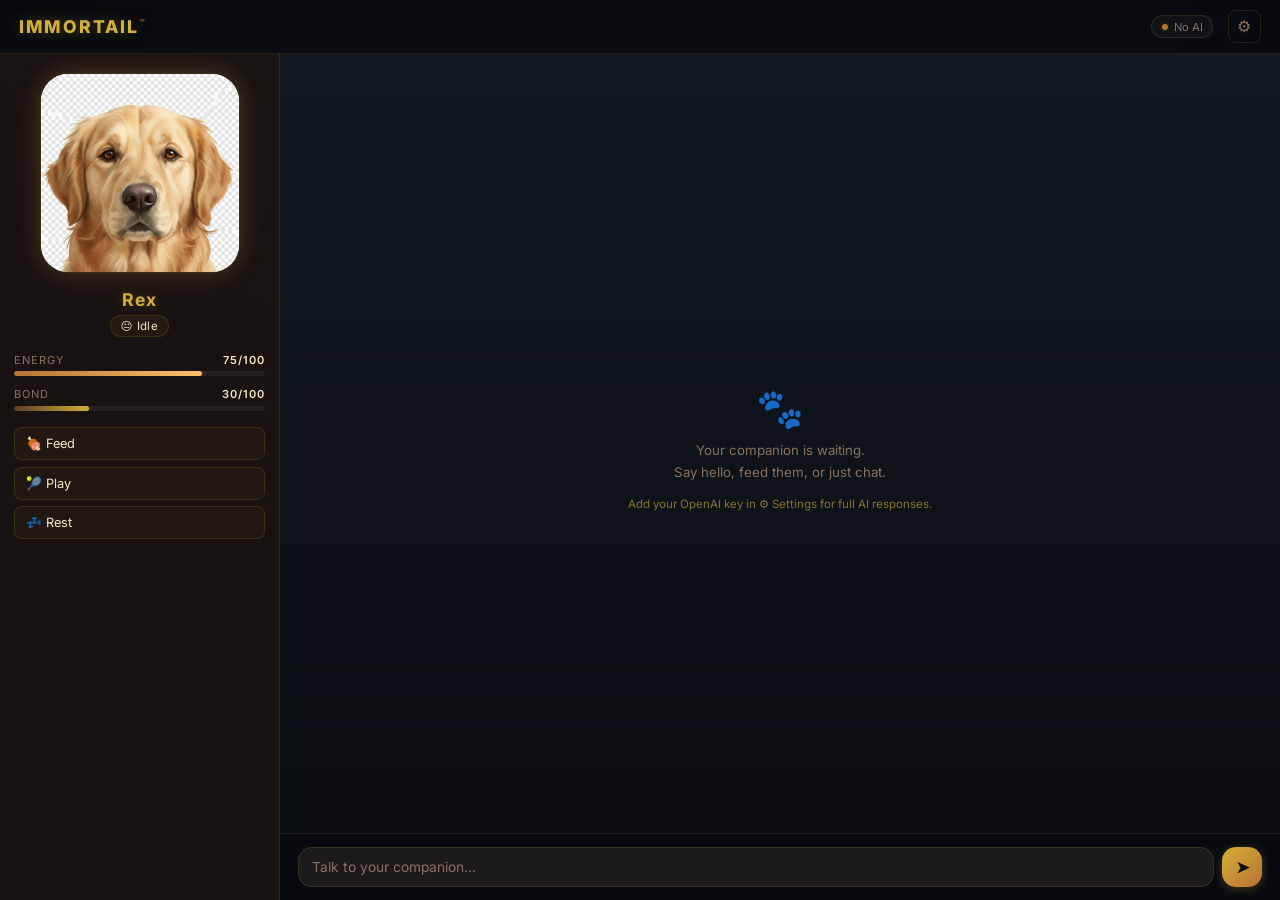
==== commit 8ebc28f1: "feat: full PWA settings panel, install prompt, SW update banner" ====
--- a/index.html
+++ b/index.html
@@ -9,8 +9,9 @@
   <meta name="apple-mobile-web-app-capable" content="yes" />
   <meta name="apple-mobile-web-app-status-bar-style" content="black-translucent" />
   <meta name="apple-mobile-web-app-title" content="IMMORTAIL" />
-  <title>IMMORTAIL™</title>
   <link rel="manifest" href="manifest.json" />
+  <link rel="apple-touch-icon" href="assets/icons/icon-192.png" />
+  <link rel="icon" type="image/png" sizes="32x32" href="assets/icons/icon-192.png" />
   <link rel="preconnect" href="https://fonts.googleapis.com" />
   <link rel="preconnect" href="https://fonts.gstatic.com" crossorigin />
   <link href="https://fonts.googleapis.com/css2?family=Inter:wght@400;500;600;700;800&display=swap" rel="stylesheet" />
@@ -32,6 +33,9 @@
   <header id="header">
     <div class="wordmark">IMMORTAIL<span class="tm">™</span></div>
     <div class="header-right">
+      <button class="install-chip" id="install-btn" style="display:none" title="Install as app">
+        ⬇ Install App
+      </button>
       <div class="api-chip" id="ai-chip">
         <div class="status-dot disconnected" id="api-status-dot"></div>
         <span id="api-status-label">No AI</span>
@@ -43,14 +47,11 @@
   <!-- Sidebar -->
   <aside id="sidebar">
 
-    <!-- ═══════════════════════════════════════════
-         DOG STAGE — Composite Avatar
-         z1: SVG fallback · z2: body img · z3: face img · z4: video loop
-    ════════════════════════════════════════════════ -->
+    <!-- DOG STAGE -->
     <div class="dog-stage expr-idle" id="dog-stage"
          role="button" tabindex="0" aria-label="Pet your companion">
 
-      <!-- z1: SVG procedural fallback (always present) -->
+      <!-- z1: SVG fallback -->
       <svg id="dog-svg-fallback" viewBox="0 0 110 130" fill="none" xmlns="http://www.w3.org/2000/svg" aria-hidden="true">
         <ellipse cx="55" cy="88" rx="30" ry="24" fill="#3a2e2e"/>
         <ellipse cx="55" cy="82" rx="28" ry="20" fill="#4a3838"/>
@@ -59,59 +60,43 @@
         <ellipse cx="76" cy="37" rx="11" ry="17" transform="rotate(18 76 37)"  fill="#3a2e2e"/>
         <ellipse cx="76" cy="38" rx="6"  ry="10" transform="rotate(18 76 38)"  fill="#8a5533" opacity="0.55"/>
         <circle cx="55" cy="50" r="25" fill="#4a3838"/>
-        <ellipse cx="50" cy="39" rx="8" ry="5" fill="white" opacity="0.04"/>
         <path id="svg-brow-l" d="M 37 38 Q 43 35 48 37" stroke="#2a1e1e" stroke-width="1.8" stroke-linecap="round" fill="none"/>
         <path id="svg-brow-r" d="M 62 37 Q 67 35 73 38" stroke="#2a1e1e" stroke-width="1.8" stroke-linecap="round" fill="none"/>
         <ellipse id="svg-eye-l" cx="44" cy="47" rx="6" ry="5" fill="#110a06"/>
         <ellipse id="svg-eye-r" cx="66" cy="47" rx="6" ry="5" fill="#110a06"/>
         <circle cx="42" cy="45" r="1.8" fill="white" opacity="0.85"/>
         <circle cx="64" cy="45" r="1.8" fill="white" opacity="0.85"/>
-        <circle cx="44.5" cy="47.5" r="3" fill="#1a0d06"/>
-        <circle cx="66.5" cy="47.5" r="3" fill="#1a0d06"/>
         <ellipse cx="55" cy="59" rx="12" ry="8" fill="#3a2a2a"/>
         <ellipse cx="55" cy="55" rx="5.5" ry="3.5" fill="#110a06"/>
-        <ellipse cx="54.5" cy="54.2" rx="1.8" ry="1.1" fill="white" opacity="0.3"/>
-        <ellipse cx="52.5" cy="56.5" rx="1.3" ry="0.9" fill="#0a0604"/>
-        <ellipse cx="57.5" cy="56.5" rx="1.3" ry="0.9" fill="#0a0604"/>
         <path id="svg-mouth" d="M 43 63 Q 55 67 67 63" stroke="#110a06" stroke-width="1.8" stroke-linecap="round" fill="none"/>
         <ellipse id="svg-tongue" cx="55" cy="68" rx="5" ry="4" fill="#d44b6a" opacity="0.9" style="display:none"/>
         <rect x="35" y="67" width="40" height="8" rx="4" fill="#D4AF37" opacity="0.88"/>
         <circle cx="55" cy="71" r="3.5" fill="#B87333"/>
-        <circle cx="55" cy="71" r="1.5" fill="#D4AF37" opacity="0.5"/>
         <rect x="32" y="98" width="14" height="22" rx="7" fill="#3a2e2e"/>
         <rect x="64" y="98" width="14" height="22" rx="7" fill="#3a2e2e"/>
         <ellipse cx="39" cy="120" rx="7.5" ry="4.5" fill="#2a2020"/>
         <ellipse cx="71" cy="120" rx="7.5" ry="4.5" fill="#2a2020"/>
-        <circle cx="35" cy="118" r="2" fill="#241a1a"/>
-        <circle cx="39" cy="119" r="2" fill="#241a1a"/>
-        <circle cx="43" cy="118" r="2" fill="#241a1a"/>
-        <circle cx="67" cy="118" r="2" fill="#241a1a"/>
-        <circle cx="71" cy="119" r="2" fill="#241a1a"/>
-        <circle cx="75" cy="118" r="2" fill="#241a1a"/>
         <g id="svg-tail">
           <path d="M 85 85 Q 102 72 96 56" stroke="#4a3838" stroke-width="9" stroke-linecap="round" fill="none"/>
           <path d="M 85 85 Q 102 72 96 56" stroke="#5a4848" stroke-width="5" stroke-linecap="round" fill="none" opacity="0.5"/>
           <animateTransform attributeName="transform" type="rotate"
             values="-16 85 85; 16 85 85; -16 85 85" dur="1.1s" repeatCount="indefinite"/>
         </g>
-        <circle cx="55" cy="50" r="25" stroke="#D4AF37" stroke-width="0.6" opacity="0.18" fill="none"/>
       </svg>
 
       <!-- z2: Real body image -->
       <img id="dog-base-img" alt="" aria-hidden="true" />
       <!-- z3: Real face/eyes image -->
       <img id="dog-face-img" alt="" aria-hidden="true" />
-      <!-- z4: Micro video loop -->
+      <!-- z4: Video loop -->
       <video id="dog-video-overlay" autoplay loop muted playsinline aria-hidden="true"></video>
     </div>
 
-    <!-- Name + mood -->
     <div class="dog-identity">
       <div class="dog-name" id="dog-name-display">Rex</div>
       <div class="mood-badge" id="mood-badge">😐 Idle</div>
     </div>
 
-    <!-- Stats -->
     <div class="stats-panel">
       <div class="stat-row">
         <div class="stat-label"><span>Energy</span><span><span id="energy-val">75</span>/100</span></div>
@@ -123,7 +108,6 @@
       </div>
     </div>
 
-    <!-- Actions -->
     <div class="actions-panel">
       <button class="action-btn" id="btn-feed">🍖 Feed</button>
       <button class="action-btn" id="btn-play">🎾 Play</button>
@@ -157,7 +141,17 @@
 
     <hr class="settings-divider"/>
 
-    <!-- Companion name -->
+    <!-- INSTALL PWA -->
+    <div class="settings-section">
+      <div class="settings-label">📲 Install App</div>
+      <div class="settings-desc">Install IMMORTAIL™ as a standalone app — works fully offline with your companion saved locally.</div>
+      <button class="btn-primary install-action-btn" id="install-btn-modal" onclick="triggerInstall()">⬇ Add to Home Screen / Install</button>
+      <div class="settings-desc" style="margin-top:0.3rem;color:var(--text-muted)">iOS: tap <strong>Share → Add to Home Screen</strong> in Safari</div>
+    </div>
+
+    <hr class="settings-divider"/>
+
+    <!-- COMPANION NAME -->
     <div class="settings-section">
       <div class="settings-label">Companion Name</div>
       <div class="field-row">
@@ -168,12 +162,10 @@
 
     <hr class="settings-divider"/>
 
-    <!-- ══════════════════════════════════════════
-         AI PROVIDER SELECTOR
-    ═══════════════════════════════════════════════ -->
-    <div class="settings-section">
-      <div class="settings-label">AI Provider</div>
-      <div class="settings-desc">Choose which AI powers your companion's responses. Ollama runs fully locally — no internet required.</div>
+    <!-- AI PROVIDER -->
+    <div class="settings-section">
+      <div class="settings-label">🤖 AI Provider</div>
+      <div class="settings-desc">All API keys are stored securely in your device's IndexedDB — never sent anywhere except the AI provider you choose.</div>
 
       <div class="provider-tabs" id="provider-tabs">
         <button class="provider-tab active" data-provider="openai">OpenAI</button>
@@ -182,31 +174,29 @@
         <button class="provider-tab" data-provider="groq">⚡ Groq</button>
       </div>
 
-      <!-- OpenAI panel -->
+      <!-- OpenAI -->
       <div class="provider-panel" id="panel-openai">
-        <div class="settings-desc">Fast, reliable. Uses GPT-4o mini by default.</div>
+        <div class="settings-desc">GPT-4o mini · GPT-4o · GPT-4 Turbo</div>
         <div class="field-row">
-          <input type="password" class="field-input" id="key-openai" placeholder="sk-…" autocomplete="off"/>
+          <input type="password" class="field-input" id="key-openai" placeholder="sk-…" autocomplete="new-password"/>
           <button class="btn-primary" data-save-key="openai">Save</button>
         </div>
-        <div class="field-row">
-          <select class="field-input field-select" id="model-openai">
-            <option value="gpt-4o-mini">gpt-4o-mini (recommended)</option>
-            <option value="gpt-4o">gpt-4o</option>
-            <option value="gpt-4-turbo">gpt-4-turbo</option>
-          </select>
-        </div>
-        <div class="provider-help">Get a key at <a href="https://platform.openai.com/api-keys" target="_blank" rel="noopener">platform.openai.com</a></div>
-      </div>
-
-      <!-- Ollama panel -->
+        <select class="field-input field-select" id="model-openai">
+          <option value="gpt-4o-mini">gpt-4o-mini (recommended)</option>
+          <option value="gpt-4o">gpt-4o</option>
+          <option value="gpt-4-turbo">gpt-4-turbo</option>
+        </select>
+        <div class="provider-help">Get a key → <a href="https://platform.openai.com/api-keys" target="_blank" rel="noopener">platform.openai.com</a></div>
+      </div>
+
+      <!-- Ollama -->
       <div class="provider-panel hidden" id="panel-ollama">
-        <div class="settings-desc">Runs AI models locally on your machine. No API key needed — just install <a href="https://ollama.com" target="_blank" rel="noopener">Ollama</a> and pull a model.</div>
+        <div class="settings-desc">Fully local AI — no internet, no API key, no data leaves your device.</div>
         <div class="field-row">
           <input type="text" class="field-input" id="key-ollama" placeholder="http://localhost:11434"/>
           <button class="btn-secondary" id="ollama-ping">Ping</button>
         </div>
-        <div id="ollama-status" class="settings-desc" style="color:var(--text-muted)"></div>
+        <div id="ollama-status" class="settings-desc" style="min-height:1.2rem"></div>
         <select class="field-input field-select" id="model-ollama">
           <option value="llama3">llama3 (recommended)</option>
           <option value="llama3.2">llama3.2</option>
@@ -216,14 +206,14 @@
           <option value="qwen2.5">qwen2.5</option>
           <option value="deepseek-r1">deepseek-r1</option>
         </select>
-        <div class="provider-help">Run: <code>ollama pull llama3</code> then <code>ollama serve</code></div>
-      </div>
-
-      <!-- OpenRouter panel -->
+        <div class="provider-help">Install: <a href="https://ollama.com" target="_blank" rel="noopener">ollama.com</a> · then run: <code>ollama pull llama3 &amp;&amp; ollama serve</code></div>
+      </div>
+
+      <!-- OpenRouter -->
       <div class="provider-panel hidden" id="panel-openrouter">
-        <div class="settings-desc">Access 100+ open-source models via one API. Free tier available.</div>
+        <div class="settings-desc">100+ open-source models via one key. Generous free tier.</div>
         <div class="field-row">
-          <input type="password" class="field-input" id="key-openrouter" placeholder="sk-or-…" autocomplete="off"/>
+          <input type="password" class="field-input" id="key-openrouter" placeholder="sk-or-…" autocomplete="new-password"/>
           <button class="btn-primary" data-save-key="openrouter">Save</button>
         </div>
         <select class="field-input field-select" id="model-openrouter">
@@ -236,14 +226,14 @@
           <option value="openchat/openchat-7b">OpenChat 7B</option>
           <option value="gryphe/mythomax-l2-13b">MythoMax 13B</option>
         </select>
-        <div class="provider-help">Get a free key at <a href="https://openrouter.ai/keys" target="_blank" rel="noopener">openrouter.ai</a></div>
-      </div>
-
-      <!-- Groq panel -->
+        <div class="provider-help">Get free key → <a href="https://openrouter.ai/keys" target="_blank" rel="noopener">openrouter.ai</a></div>
+      </div>
+
+      <!-- Groq -->
       <div class="provider-panel hidden" id="panel-groq">
-        <div class="settings-desc">Ultra-fast inference for open-source models. Generous free tier.</div>
+        <div class="settings-desc">Ultra-fast open-source inference. Free tier included.</div>
         <div class="field-row">
-          <input type="password" class="field-input" id="key-groq" placeholder="gsk_…" autocomplete="off"/>
+          <input type="password" class="field-input" id="key-groq" placeholder="gsk_…" autocomplete="new-password"/>
           <button class="btn-primary" data-save-key="groq">Save</button>
         </div>
         <select class="field-input field-select" id="model-groq">
@@ -252,49 +242,95 @@
           <option value="mixtral-8x7b-32768">Mixtral 8x7B</option>
           <option value="gemma2-9b-it">Gemma 2 9B</option>
         </select>
-        <div class="provider-help">Get a free key at <a href="https://console.groq.com/keys" target="_blank" rel="noopener">console.groq.com</a></div>
-      </div>
-
-      <button class="btn-primary" id="activate-provider" style="margin-top:0.5rem">Use This Provider</button>
-    </div>
-
-    <hr class="settings-divider"/>
-
-    <!-- Dog assets info -->
-    <div class="settings-section">
-      <div class="settings-label">Dog Assets</div>
-      <div id="asset-status-list" class="asset-status-list">
-        <div class="asset-row"><span class="asset-dot" id="ast-body_idle"></span>body_idle.png</div>
-        <div class="asset-row"><span class="asset-dot" id="ast-body_happy"></span>body_happy.png</div>
-        <div class="asset-row"><span class="asset-dot" id="ast-body_sad"></span>body_sad.png</div>
-        <div class="asset-row"><span class="asset-dot" id="ast-eyes_idle"></span>eyes_idle.png</div>
-        <div class="asset-row"><span class="asset-dot" id="ast-eyes_happy"></span>eyes_happy.png</div>
-        <div class="asset-row"><span class="asset-dot" id="ast-eyes_sad"></span>eyes_sad.png</div>
-        <div class="asset-row"><span class="asset-dot" id="ast-tail_wag"></span>tail_wag.webm</div>
-        <div class="asset-row"><span class="asset-dot" id="ast-blink"></span>blink.webm</div>
-        <div class="asset-row"><span class="asset-dot" id="ast-bounce"></span>bounce.webm</div>
-      </div>
-    </div>
-
-    <hr class="settings-divider"/>
-
-    <!-- Export / Import -->
+        <div class="provider-help">Get free key → <a href="https://console.groq.com/keys" target="_blank" rel="noopener">console.groq.com</a></div>
+      </div>
+
+      <button class="btn-primary" id="activate-provider" style="margin-top:0.6rem">✓ Use This Provider</button>
+    </div>
+
+    <hr class="settings-divider"/>
+
+    <!-- PWA / DEVICE SETTINGS -->
+    <div class="settings-section">
+      <div class="settings-label">📱 Device Settings</div>
+
+      <div class="toggle-row">
+        <div>
+          <div class="toggle-label">Sound effects</div>
+          <div class="settings-desc">Barks, whines, breathing</div>
+        </div>
+        <label class="toggle-switch">
+          <input type="checkbox" id="toggle-audio" checked/>
+          <span class="toggle-track"><span class="toggle-thumb"></span></span>
+        </label>
+      </div>
+
+      <div class="range-row">
+        <div class="toggle-label">Volume</div>
+        <input type="range" id="range-volume" min="0" max="1" step="0.05" value="0.45" class="range-slider"/>
+      </div>
+
+      <div class="toggle-row">
+        <div>
+          <div class="toggle-label">Animations</div>
+          <div class="settings-desc">Video loops and transitions</div>
+        </div>
+        <label class="toggle-switch">
+          <input type="checkbox" id="toggle-animations" checked/>
+          <span class="toggle-track"><span class="toggle-thumb"></span></span>
+        </label>
+      </div>
+
+      <div class="toggle-row">
+        <div>
+          <div class="toggle-label">Notifications</div>
+          <div class="settings-desc">Reminders when your companion needs you</div>
+        </div>
+        <label class="toggle-switch">
+          <input type="checkbox" id="toggle-notifications"/>
+          <span class="toggle-track"><span class="toggle-thumb"></span></span>
+        </label>
+      </div>
+    </div>
+
+    <hr class="settings-divider"/>
+
+    <!-- OFFLINE CACHE STATUS -->
+    <div class="settings-section">
+      <div class="settings-label">📦 Offline Cache</div>
+      <div class="settings-desc">All files are cached for offline use by the Service Worker.</div>
+      <button class="btn-secondary" id="check-cache-btn">Check Cache Status</button>
+      <div id="cache-status-list" style="margin-top:0.5rem"></div>
+    </div>
+
+    <hr class="settings-divider"/>
+
+    <!-- CLEAR DATA -->
+    <div class="settings-section">
+      <div class="settings-label">🗑 Data</div>
+      <button class="btn-danger" id="clear-memory-btn">Clear Chat History</button>
+    </div>
+
+    <hr class="settings-divider"/>
+
+    <!-- EXPORT / IMPORT -->
     <div class="settings-section">
       <div class="settings-label">Export Migration Key</div>
+      <div class="settings-desc">Backs up your companion + chat history + AI config — restore on any device.</div>
       <button class="btn-secondary" id="export-btn">Generate Key</button>
+      <div class="field-row" style="margin-top:0.4rem">
+        <textarea class="field-input" id="export-output" placeholder="Key will appear here…" readonly rows="3"></textarea>
+        <button class="btn-secondary" id="copy-export" style="align-self:flex-start">Copy</button>
+      </div>
+    </div>
+
+    <div class="settings-section">
+      <div class="settings-label">Import Migration Key</div>
+      <div class="settings-desc" style="color:#f87171">⚠ Overwrites current companion and config.</div>
       <div class="field-row">
-        <textarea class="field-input" id="export-output" placeholder="Key will appear here…" readonly></textarea>
-        <button class="btn-secondary" id="copy-export" style="align-self:flex-start">Copy</button>
-      </div>
-    </div>
-
-    <div class="settings-section">
-      <div class="settings-label">Import Migration Key</div>
-      <div class="settings-desc" style="color:#f87171">⚠ Overwrites current companion.</div>
-      <div class="field-row">
-        <textarea class="field-input" id="import-input" placeholder="Paste migration key here…"></textarea>
-      </div>
-      <button class="btn-danger" id="import-btn">Import & Restore</button>
+        <textarea class="field-input" id="import-input" placeholder="Paste migration key…" rows="3"></textarea>
+      </div>
+      <button class="btn-danger" id="import-btn">Import &amp; Restore</button>
     </div>
 
   </div>
--- a/styles.css
+++ b/styles.css
@@ -527,3 +527,55 @@
   #main { grid-row: 3; }
   .bubble { max-width: 84%; }
 }
+
+/* ── Provider tabs ─────────────────────────────────────────────────────── */
+.provider-tabs {
+  display: flex; gap: 0.35rem; flex-wrap: wrap; margin-bottom: 0.6rem;
+}
+.provider-tab {
+  background: rgba(212,175,55,0.04); border: 1px solid var(--border-dim);
+  border-radius: var(--r-sm); color: var(--text-muted);
+  font-family: var(--font); font-size: 0.75rem; padding: 0.35rem 0.7rem;
+  cursor: pointer; transition: all 0.18s;
+}
+.provider-tab:hover { border-color: var(--gold); color: var(--gold); }
+.provider-tab.active {
+  background: rgba(212,175,55,0.13); border-color: var(--gold);
+  color: var(--gold); font-weight: 600;
+}
+
+/* ── Provider panels ───────────────────────────────────────────────────── */
+.provider-panel { display: flex; flex-direction: column; gap: 0.5rem; }
+.provider-panel.hidden { display: none; }
+
+.provider-help {
+  font-size: 0.7rem; color: var(--text-muted);
+}
+.provider-help a { color: var(--gold); text-decoration: none; }
+.provider-help a:hover { text-decoration: underline; }
+.provider-help code {
+  background: rgba(255,255,255,0.05); border-radius: 4px;
+  padding: 0.1rem 0.35rem; font-size: 0.7rem; color: var(--amber);
+}
+
+.field-select {
+  appearance: none; cursor: pointer;
+  background-image: url("data:image/svg+xml,%3Csvg xmlns='http://www.w3.org/2000/svg' width='10' height='6' fill='%238a7060'%3E%3Cpath d='M0 0l5 6 5-6z'/%3E%3C/svg%3E");
+  background-repeat: no-repeat; background-position: right 0.7rem center;
+  padding-right: 2rem;
+}
+.field-select option { background: #1c1510; color: var(--cream); }
+
+/* ── Asset status list ─────────────────────────────────────────────────── */
+.asset-status-list { display: flex; flex-direction: column; gap: 0.28rem; }
+.asset-row {
+  display: flex; align-items: center; gap: 0.5rem;
+  font-size: 0.72rem; color: var(--text-muted); font-family: monospace;
+}
+.asset-dot {
+  width: 7px; height: 7px; border-radius: 50%; flex-shrink: 0;
+  background: rgba(255,255,255,0.08); border: 1px solid var(--border-dim);
+  transition: background 0.3s;
+}
+.asset-dot.dot-ok      { background: #4ade80; border-color: #4ade80; box-shadow: 0 0 5px rgba(74,222,128,0.4); }
+.asset-dot.dot-missing { background: var(--copper); border-color: var(--copper); }
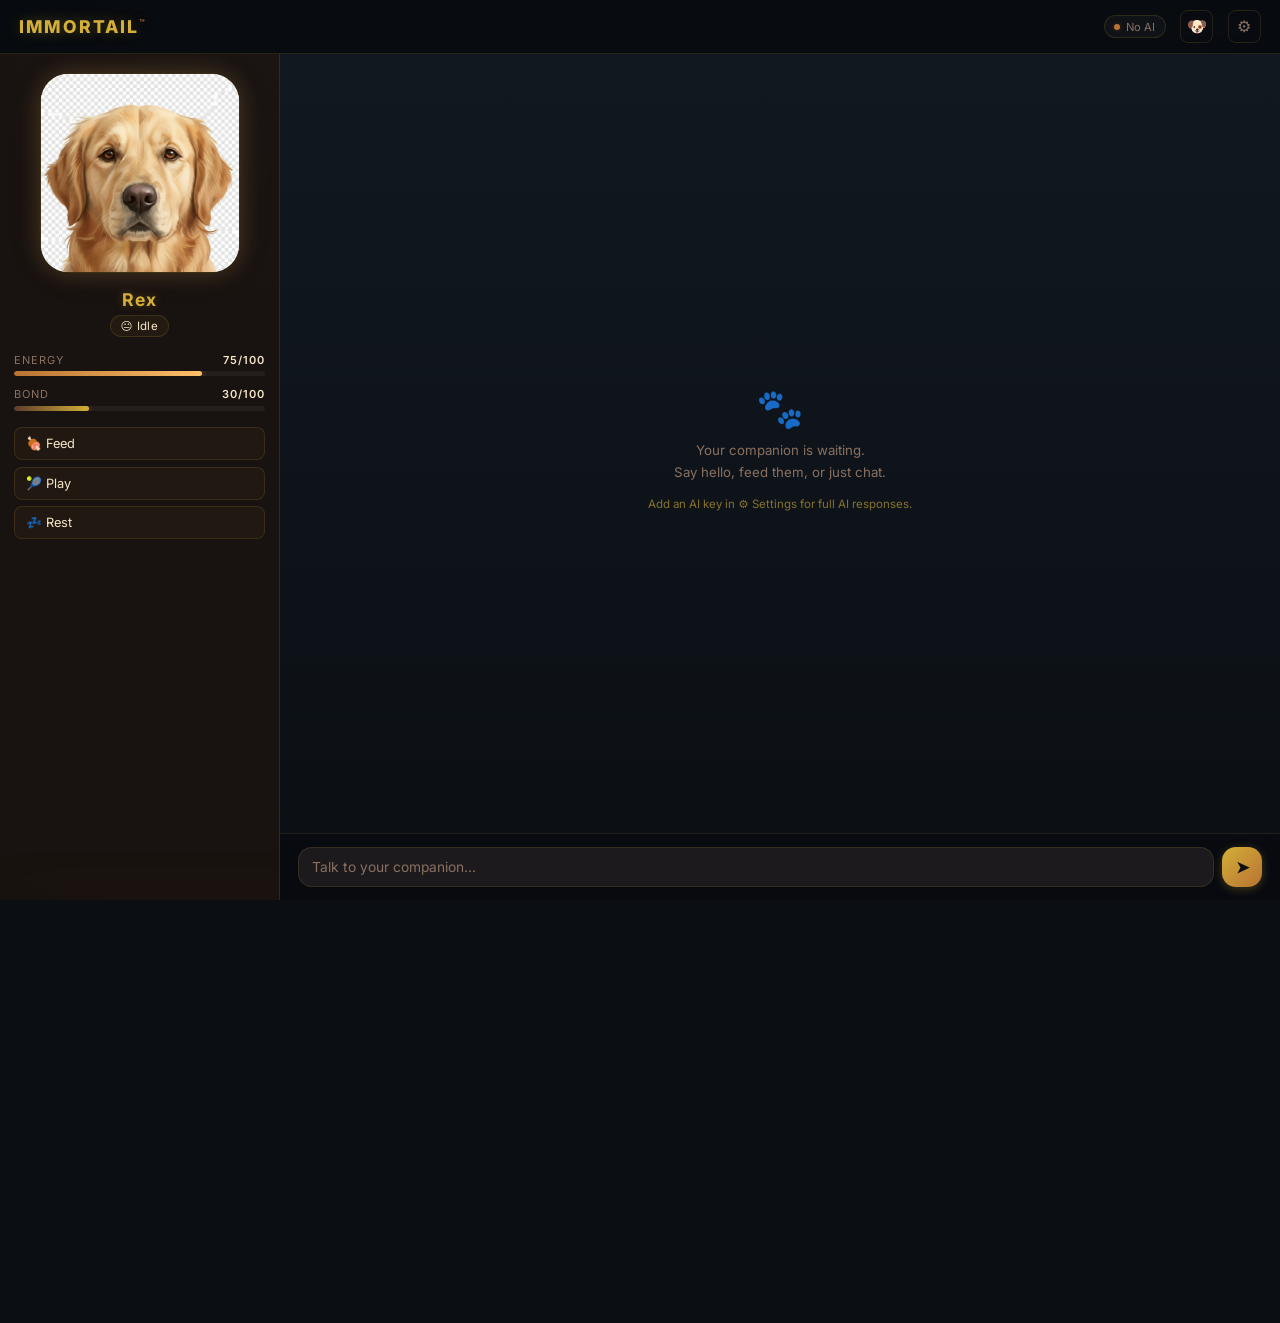
==== commit 4fedd870: "feat: full PWA — avatar builder modal, all AI providers" ====
--- a/index.html
+++ b/index.html
@@ -1,45 +1,43 @@
 <!DOCTYPE html>
 <html lang="en">
 <head>
-  <meta charset="UTF-8" />
-  <meta name="viewport" content="width=device-width, initial-scale=1.0, viewport-fit=cover" />
-  <meta name="theme-color" content="#D4AF37" />
-  <meta name="description" content="IMMORTAIL™ — Your AI dog companion, always with you." />
-  <meta name="mobile-web-app-capable" content="yes" />
-  <meta name="apple-mobile-web-app-capable" content="yes" />
-  <meta name="apple-mobile-web-app-status-bar-style" content="black-translucent" />
-  <meta name="apple-mobile-web-app-title" content="IMMORTAIL" />
-  <link rel="manifest" href="manifest.json" />
-  <link rel="apple-touch-icon" href="assets/icons/icon-192.png" />
-  <link rel="icon" type="image/png" sizes="32x32" href="assets/icons/icon-192.png" />
-  <link rel="preconnect" href="https://fonts.googleapis.com" />
-  <link rel="preconnect" href="https://fonts.gstatic.com" crossorigin />
-  <link href="https://fonts.googleapis.com/css2?family=Inter:wght@400;500;600;700;800&display=swap" rel="stylesheet" />
-  <link rel="stylesheet" href="styles.css" />
+  <meta charset="UTF-8"/>
+  <meta name="viewport" content="width=device-width,initial-scale=1.0,viewport-fit=cover"/>
+  <meta name="theme-color" content="#D4AF37"/>
+  <meta name="description" content="IMMORTAIL™ — Your AI dog companion, always with you."/>
+  <meta name="mobile-web-app-capable" content="yes"/>
+  <meta name="apple-mobile-web-app-capable" content="yes"/>
+  <meta name="apple-mobile-web-app-status-bar-style" content="black-translucent"/>
+  <meta name="apple-mobile-web-app-title" content="IMMORTAIL"/>
+  <link rel="manifest" href="manifest.json"/>
+  <link rel="apple-touch-icon" href="assets/icons/icon-192.png"/>
+  <link rel="preconnect" href="https://fonts.googleapis.com"/>
+  <link rel="preconnect" href="https://fonts.gstatic.com" crossorigin/>
+  <link href="https://fonts.googleapis.com/css2?family=Inter:wght@400;500;600;700;800&display=swap" rel="stylesheet"/>
+  <link rel="stylesheet" href="styles.css"/>
 </head>
 <body class="mood-idle">
 
-<!-- ── Splash ──────────────────────────────────────────────────────────── -->
+<!-- SPLASH -->
 <div id="splash">
   <div class="splash-wordmark">IMMORTAIL<span class="splash-tm">™</span></div>
   <div class="splash-tagline">AI Dog Companion</div>
   <div class="splash-ring" id="splash-ring"></div>
 </div>
 
-<!-- ── App ────────────────────────────────────────────────────────────── -->
+<!-- APP -->
 <div id="app">
 
   <!-- Header -->
   <header id="header">
     <div class="wordmark">IMMORTAIL<span class="tm">™</span></div>
     <div class="header-right">
-      <button class="install-chip" id="install-btn" style="display:none" title="Install as app">
-        ⬇ Install App
-      </button>
-      <div class="api-chip" id="ai-chip">
+      <button class="install-chip" id="install-btn" style="display:none">⬇ Install</button>
+      <div class="api-chip">
         <div class="status-dot disconnected" id="api-status-dot"></div>
         <span id="api-status-label">No AI</span>
       </div>
+      <button class="icon-btn" id="builder-btn" title="Build Your Dog">🐶</button>
       <button class="icon-btn" id="settings-btn" title="Settings">⚙</button>
     </div>
   </header>
@@ -47,18 +45,17 @@
   <!-- Sidebar -->
   <aside id="sidebar">
 
-    <!-- DOG STAGE -->
-    <div class="dog-stage expr-idle" id="dog-stage"
-         role="button" tabindex="0" aria-label="Pet your companion">
-
-      <!-- z1: SVG fallback -->
+    <!-- DOG STAGE — Composite Avatar -->
+    <div class="dog-stage expr-idle" id="dog-stage" role="button" tabindex="0" aria-label="Pet your companion">
+
+      <!-- z1: SVG procedural fallback -->
       <svg id="dog-svg-fallback" viewBox="0 0 110 130" fill="none" xmlns="http://www.w3.org/2000/svg" aria-hidden="true">
         <ellipse cx="55" cy="88" rx="30" ry="24" fill="#3a2e2e"/>
         <ellipse cx="55" cy="82" rx="28" ry="20" fill="#4a3838"/>
         <ellipse cx="34" cy="37" rx="11" ry="17" transform="rotate(-18 34 37)" fill="#3a2e2e"/>
-        <ellipse cx="34" cy="38" rx="6"  ry="10" transform="rotate(-18 34 38)" fill="#8a5533" opacity="0.55"/>
-        <ellipse cx="76" cy="37" rx="11" ry="17" transform="rotate(18 76 37)"  fill="#3a2e2e"/>
-        <ellipse cx="76" cy="38" rx="6"  ry="10" transform="rotate(18 76 38)"  fill="#8a5533" opacity="0.55"/>
+        <ellipse cx="34" cy="38" rx="6" ry="10" transform="rotate(-18 34 38)" fill="#8a5533" opacity="0.55"/>
+        <ellipse cx="76" cy="37" rx="11" ry="17" transform="rotate(18 76 37)" fill="#3a2e2e"/>
+        <ellipse cx="76" cy="38" rx="6" ry="10" transform="rotate(18 76 38)" fill="#8a5533" opacity="0.55"/>
         <circle cx="55" cy="50" r="25" fill="#4a3838"/>
         <path id="svg-brow-l" d="M 37 38 Q 43 35 48 37" stroke="#2a1e1e" stroke-width="1.8" stroke-linecap="round" fill="none"/>
         <path id="svg-brow-r" d="M 62 37 Q 67 35 73 38" stroke="#2a1e1e" stroke-width="1.8" stroke-linecap="round" fill="none"/>
@@ -79,17 +76,20 @@
         <g id="svg-tail">
           <path d="M 85 85 Q 102 72 96 56" stroke="#4a3838" stroke-width="9" stroke-linecap="round" fill="none"/>
           <path d="M 85 85 Q 102 72 96 56" stroke="#5a4848" stroke-width="5" stroke-linecap="round" fill="none" opacity="0.5"/>
-          <animateTransform attributeName="transform" type="rotate"
-            values="-16 85 85; 16 85 85; -16 85 85" dur="1.1s" repeatCount="indefinite"/>
+          <animateTransform attributeName="transform" type="rotate" values="-16 85 85; 16 85 85; -16 85 85" dur="1.1s" repeatCount="indefinite"/>
         </g>
       </svg>
 
-      <!-- z2: Real body image -->
-      <img id="dog-base-img" alt="" aria-hidden="true" />
-      <!-- z3: Real face/eyes image -->
-      <img id="dog-face-img" alt="" aria-hidden="true" />
-      <!-- z4: Video loop -->
+      <!-- z2: Animator canvas (user assets) -->
+      <canvas id="dog-canvas" aria-hidden="true"></canvas>
+
+      <!-- z3: Static image fallback (AI-generated assets) -->
+      <img id="dog-base-img" alt="" aria-hidden="true"/>
+      <img id="dog-face-img" alt="" aria-hidden="true"/>
+      <!-- z4: Video loop fallback -->
       <video id="dog-video-overlay" autoplay loop muted playsinline aria-hidden="true"></video>
+
+      <div class="stage-hint">tap to pet</div>
     </div>
 
     <div class="dog-identity">
@@ -116,42 +116,103 @@
 
   </aside>
 
-  <!-- Main chat -->
+  <!-- Chat -->
   <main id="main">
     <div id="chat-history"></div>
     <div id="chat-bar">
-      <input type="text" id="chat-input" placeholder="Talk to your companion…"
-        autocomplete="off" autocorrect="off" spellcheck="false" maxlength="500" aria-label="Chat"/>
-      <button id="send-btn" aria-label="Send">➤</button>
+      <input type="text" id="chat-input" placeholder="Talk to your companion…" autocomplete="off" autocorrect="off" spellcheck="false" maxlength="500"/>
+      <button id="send-btn">➤</button>
     </div>
   </main>
 
 </div>
 
-<!-- ═══════════════════════════════════════════════════════════
+<!-- ═══════════════════════════════════════════════════
+     AVATAR BUILDER MODAL
+════════════════════════════════════════════════════════ -->
+<div id="builder-overlay" role="dialog" aria-modal="true" aria-label="Build Your Dog">
+  <div class="settings-modal builder-modal">
+
+    <div class="modal-header">
+      <div class="modal-title">🐶 Build Your Dog</div>
+      <button class="modal-close" id="close-builder">✕</button>
+    </div>
+
+    <div class="builder-intro">
+      Upload your own photos, videos, and sounds to bring your dog to life.
+      Each expression (Idle, Happy, Sad, Excited) can have its own body, face, animation, and sound.
+      <br/><span style="color:var(--text-muted);font-size:0.72rem">All media is stored locally on your device — nothing is uploaded to any server.</span>
+    </div>
+
+    <!-- Worker status -->
+    <div class="worker-status" id="worker-status">
+      <div class="status-dot" id="worker-dot" style="background:var(--copper)"></div>
+      <span id="worker-label">Local processor loading…</span>
+    </div>
+
+    <!-- Expression tabs -->
+    <div class="expr-tabs" id="expr-tabs">
+      <button class="expr-tab active" data-expr="idle">😐 Idle</button>
+      <button class="expr-tab" data-expr="happy">😄 Happy</button>
+      <button class="expr-tab" data-expr="sad">😢 Sad</button>
+      <button class="expr-tab" data-expr="excited">🐾 Excited</button>
+    </div>
+
+    <!-- Slot panels — one per expression, shown based on tab -->
+    <div id="builder-panels">
+
+      <!-- Generated dynamically by JS for each expression -->
+      <!-- Template structure (replicated by JS):
+      <div class="builder-panel" data-expr="idle">
+        <div class="slot-grid">
+          <div class="slot-card" data-slot="body:idle">
+            <div class="slot-preview"></div>
+            <div class="slot-label">Body (Idle)</div>
+            <div class="slot-actions">
+              <label class="btn-secondary upload-label">📷 Photo/Image <input type="file" accept="image/*"/></label>
+              <button class="btn-danger slot-clear">✕</button>
+            </div>
+          </div>
+          ...
+        </div>
+      </div>
+      -->
+    </div>
+
+    <!-- Drag & drop zone -->
+    <div id="drop-zone" class="drop-zone">
+      <div class="drop-icon">📁</div>
+      <div class="drop-text">Drop files here — auto-detects image/video/audio and assigns to current expression</div>
+    </div>
+
+    <!-- Processing log -->
+    <div id="process-log" class="process-log"></div>
+
+  </div>
+</div>
+
+<!-- ═══════════════════════════════════════════════════
      SETTINGS MODAL
-══════════════════════════════════════════════════════════════ -->
+════════════════════════════════════════════════════════ -->
 <div id="settings-overlay" role="dialog" aria-modal="true" aria-label="Settings">
   <div class="settings-modal">
 
     <div class="modal-header">
       <div class="modal-title">⚙ Settings</div>
-      <button class="modal-close" id="close-settings" aria-label="Close">✕</button>
-    </div>
-
-    <hr class="settings-divider"/>
-
-    <!-- INSTALL PWA -->
+      <button class="modal-close" id="close-settings">✕</button>
+    </div>
+
+    <!-- Install -->
     <div class="settings-section">
       <div class="settings-label">📲 Install App</div>
-      <div class="settings-desc">Install IMMORTAIL™ as a standalone app — works fully offline with your companion saved locally.</div>
-      <button class="btn-primary install-action-btn" id="install-btn-modal" onclick="triggerInstall()">⬇ Add to Home Screen / Install</button>
-      <div class="settings-desc" style="margin-top:0.3rem;color:var(--text-muted)">iOS: tap <strong>Share → Add to Home Screen</strong> in Safari</div>
-    </div>
-
-    <hr class="settings-divider"/>
-
-    <!-- COMPANION NAME -->
+      <div class="settings-desc">Works fully offline. Your dog, config, and chat are all stored locally.</div>
+      <button class="btn-primary" style="width:100%" onclick="triggerInstall()">⬇ Add to Home Screen / Install</button>
+      <div class="settings-desc" style="color:var(--text-muted)">iOS: Share → "Add to Home Screen" in Safari</div>
+    </div>
+
+    <hr class="settings-divider"/>
+
+    <!-- Name -->
     <div class="settings-section">
       <div class="settings-label">Companion Name</div>
       <div class="field-row">
@@ -162,21 +223,84 @@
 
     <hr class="settings-divider"/>
 
-    <!-- AI PROVIDER -->
+    <!-- AI PROVIDERS — all of them -->
     <div class="settings-section">
       <div class="settings-label">🤖 AI Provider</div>
-      <div class="settings-desc">All API keys are stored securely in your device's IndexedDB — never sent anywhere except the AI provider you choose.</div>
+      <div class="settings-desc">Keys stored in IndexedDB on your device only. Auto-fallback tries next provider if one fails.</div>
 
       <div class="provider-tabs" id="provider-tabs">
-        <button class="provider-tab active" data-provider="openai">OpenAI</button>
         <button class="provider-tab" data-provider="ollama">🦙 Ollama</button>
+        <button class="provider-tab active" data-provider="groq">⚡ Groq</button>
         <button class="provider-tab" data-provider="openrouter">OpenRouter</button>
-        <button class="provider-tab" data-provider="groq">⚡ Groq</button>
+        <button class="provider-tab" data-provider="openai">OpenAI</button>
+        <button class="provider-tab" data-provider="gemini">Gemini</button>
+        <button class="provider-tab" data-provider="mistral">Mistral</button>
+        <button class="provider-tab" data-provider="anthropic">Claude</button>
+        <button class="provider-tab" data-provider="together">Together</button>
+        <button class="provider-tab" data-provider="cohere">Cohere</button>
+        <button class="provider-tab" data-provider="huggingface">🤗 HF</button>
+        <button class="provider-tab" data-provider="perplexity">Perplexity</button>
+      </div>
+
+      <!-- Ollama -->
+      <div class="provider-panel hidden" id="panel-ollama">
+        <div class="settings-desc"><strong>Fully local</strong> — no internet, no key, no data leaves device. Install <a href="https://ollama.com" target="_blank">Ollama</a> first.</div>
+        <div class="field-row">
+          <input type="text" class="field-input" id="key-ollama" placeholder="http://localhost:11434"/>
+          <button class="btn-secondary" id="ollama-ping">Ping</button>
+        </div>
+        <div id="ollama-status" class="settings-desc" style="min-height:1.1rem"></div>
+        <select class="field-input field-select" id="model-ollama">
+          <option value="llama3">llama3</option><option value="llama3.2">llama3.2</option>
+          <option value="mistral">mistral</option><option value="gemma3">gemma3</option>
+          <option value="phi3">phi3</option><option value="phi4">phi4</option>
+          <option value="qwen2.5">qwen2.5</option><option value="deepseek-r1">deepseek-r1</option>
+          <option value="llava">llava (vision)</option><option value="codellama">codellama</option>
+        </select>
+        <div class="provider-help">Run: <code>ollama pull llama3 &amp;&amp; ollama serve</code></div>
+      </div>
+
+      <!-- Groq -->
+      <div class="provider-panel" id="panel-groq">
+        <div class="settings-desc">Ultra-fast open-source inference. Generous free tier. <a href="https://console.groq.com/keys" target="_blank">Get free key →</a></div>
+        <div class="field-row">
+          <input type="password" class="field-input" id="key-groq" placeholder="gsk_…" autocomplete="new-password"/>
+          <button class="btn-primary" data-save-key="groq">Save</button>
+        </div>
+        <select class="field-input field-select" id="model-groq">
+          <option value="llama3-8b-8192">Llama 3 8B (fastest)</option>
+          <option value="llama3-70b-8192">Llama 3 70B</option>
+          <option value="llama-3.1-8b-instant">Llama 3.1 8B Instant</option>
+          <option value="llama-3.3-70b-versatile">Llama 3.3 70B</option>
+          <option value="mixtral-8x7b-32768">Mixtral 8x7B</option>
+          <option value="gemma2-9b-it">Gemma 2 9B</option>
+        </select>
+      </div>
+
+      <!-- OpenRouter -->
+      <div class="provider-panel hidden" id="panel-openrouter">
+        <div class="settings-desc">200+ models. Many free. <a href="https://openrouter.ai/keys" target="_blank">Get key →</a></div>
+        <div class="field-row">
+          <input type="password" class="field-input" id="key-openrouter" placeholder="sk-or-…" autocomplete="new-password"/>
+          <button class="btn-primary" data-save-key="openrouter">Save</button>
+        </div>
+        <select class="field-input field-select" id="model-openrouter">
+          <option value="mistralai/mistral-7b-instruct:free">Mistral 7B (free)</option>
+          <option value="meta-llama/llama-3-8b-instruct:free">Llama 3 8B (free)</option>
+          <option value="google/gemma-3-27b-it:free">Gemma 3 27B (free)</option>
+          <option value="deepseek/deepseek-r1:free">DeepSeek R1 (free)</option>
+          <option value="microsoft/phi-3-mini-128k-instruct:free">Phi-3 Mini (free)</option>
+          <option value="openchat/openchat-7b:free">OpenChat 7B (free)</option>
+          <option value="qwen/qwen-2-7b-instruct:free">Qwen 2 7B (free)</option>
+          <option value="meta-llama/llama-3-70b-instruct">Llama 3 70B</option>
+          <option value="nousresearch/nous-hermes-2-mixtral-8x7b-dpo">Nous Hermes 2 Mixtral</option>
+          <option value="gryphe/mythomax-l2-13b">MythoMax 13B</option>
+        </select>
       </div>
 
       <!-- OpenAI -->
-      <div class="provider-panel" id="panel-openai">
-        <div class="settings-desc">GPT-4o mini · GPT-4o · GPT-4 Turbo</div>
+      <div class="provider-panel hidden" id="panel-openai">
+        <div class="settings-desc"><a href="https://platform.openai.com/api-keys" target="_blank">Get key →</a></div>
         <div class="field-row">
           <input type="password" class="field-input" id="key-openai" placeholder="sk-…" autocomplete="new-password"/>
           <button class="btn-primary" data-save-key="openai">Save</button>
@@ -185,127 +309,153 @@
           <option value="gpt-4o-mini">gpt-4o-mini (recommended)</option>
           <option value="gpt-4o">gpt-4o</option>
           <option value="gpt-4-turbo">gpt-4-turbo</option>
-        </select>
-        <div class="provider-help">Get a key → <a href="https://platform.openai.com/api-keys" target="_blank" rel="noopener">platform.openai.com</a></div>
-      </div>
-
-      <!-- Ollama -->
-      <div class="provider-panel hidden" id="panel-ollama">
-        <div class="settings-desc">Fully local AI — no internet, no API key, no data leaves your device.</div>
-        <div class="field-row">
-          <input type="text" class="field-input" id="key-ollama" placeholder="http://localhost:11434"/>
-          <button class="btn-secondary" id="ollama-ping">Ping</button>
-        </div>
-        <div id="ollama-status" class="settings-desc" style="min-height:1.2rem"></div>
-        <select class="field-input field-select" id="model-ollama">
-          <option value="llama3">llama3 (recommended)</option>
-          <option value="llama3.2">llama3.2</option>
-          <option value="mistral">mistral</option>
-          <option value="gemma3">gemma3</option>
-          <option value="phi3">phi3</option>
-          <option value="qwen2.5">qwen2.5</option>
-          <option value="deepseek-r1">deepseek-r1</option>
-        </select>
-        <div class="provider-help">Install: <a href="https://ollama.com" target="_blank" rel="noopener">ollama.com</a> · then run: <code>ollama pull llama3 &amp;&amp; ollama serve</code></div>
-      </div>
-
-      <!-- OpenRouter -->
-      <div class="provider-panel hidden" id="panel-openrouter">
-        <div class="settings-desc">100+ open-source models via one key. Generous free tier.</div>
-        <div class="field-row">
-          <input type="password" class="field-input" id="key-openrouter" placeholder="sk-or-…" autocomplete="new-password"/>
-          <button class="btn-primary" data-save-key="openrouter">Save</button>
-        </div>
-        <select class="field-input field-select" id="model-openrouter">
-          <option value="mistralai/mistral-7b-instruct">Mistral 7B (recommended)</option>
-          <option value="meta-llama/llama-3-8b-instruct">Llama 3 8B</option>
-          <option value="meta-llama/llama-3-70b-instruct">Llama 3 70B</option>
-          <option value="google/gemma-3-27b-it">Gemma 3 27B</option>
-          <option value="microsoft/phi-3-mini-128k-instruct">Phi-3 Mini</option>
-          <option value="nousresearch/nous-hermes-2-mixtral-8x7b-dpo">Nous Hermes 2 Mixtral</option>
-          <option value="openchat/openchat-7b">OpenChat 7B</option>
-          <option value="gryphe/mythomax-l2-13b">MythoMax 13B</option>
-        </select>
-        <div class="provider-help">Get free key → <a href="https://openrouter.ai/keys" target="_blank" rel="noopener">openrouter.ai</a></div>
-      </div>
-
-      <!-- Groq -->
-      <div class="provider-panel hidden" id="panel-groq">
-        <div class="settings-desc">Ultra-fast open-source inference. Free tier included.</div>
-        <div class="field-row">
-          <input type="password" class="field-input" id="key-groq" placeholder="gsk_…" autocomplete="new-password"/>
-          <button class="btn-primary" data-save-key="groq">Save</button>
-        </div>
-        <select class="field-input field-select" id="model-groq">
-          <option value="llama3-8b-8192">Llama 3 8B (fastest)</option>
-          <option value="llama3-70b-8192">Llama 3 70B</option>
-          <option value="mixtral-8x7b-32768">Mixtral 8x7B</option>
-          <option value="gemma2-9b-it">Gemma 2 9B</option>
-        </select>
-        <div class="provider-help">Get free key → <a href="https://console.groq.com/keys" target="_blank" rel="noopener">console.groq.com</a></div>
-      </div>
-
-      <button class="btn-primary" id="activate-provider" style="margin-top:0.6rem">✓ Use This Provider</button>
-    </div>
-
-    <hr class="settings-divider"/>
-
-    <!-- PWA / DEVICE SETTINGS -->
+          <option value="gpt-3.5-turbo">gpt-3.5-turbo</option>
+        </select>
+      </div>
+
+      <!-- Gemini -->
+      <div class="provider-panel hidden" id="panel-gemini">
+        <div class="settings-desc">Free tier available. <a href="https://aistudio.google.com/app/apikey" target="_blank">Get free key →</a></div>
+        <div class="field-row">
+          <input type="password" class="field-input" id="key-gemini" placeholder="AIza…" autocomplete="new-password"/>
+          <button class="btn-primary" data-save-key="gemini">Save</button>
+        </div>
+        <select class="field-input field-select" id="model-gemini">
+          <option value="gemini-1.5-flash">gemini-1.5-flash (recommended)</option>
+          <option value="gemini-1.5-pro">gemini-1.5-pro</option>
+          <option value="gemini-pro">gemini-pro</option>
+        </select>
+      </div>
+
+      <!-- Mistral -->
+      <div class="provider-panel hidden" id="panel-mistral">
+        <div class="settings-desc">Free tier available. <a href="https://console.mistral.ai/api-keys" target="_blank">Get key →</a></div>
+        <div class="field-row">
+          <input type="password" class="field-input" id="key-mistral" placeholder="mis-…" autocomplete="new-password"/>
+          <button class="btn-primary" data-save-key="mistral">Save</button>
+        </div>
+        <select class="field-input field-select" id="model-mistral">
+          <option value="mistral-small-latest">Mistral Small</option>
+          <option value="open-mistral-7b">Open Mistral 7B</option>
+          <option value="open-mixtral-8x7b">Open Mixtral 8x7B</option>
+          <option value="mistral-large-latest">Mistral Large</option>
+        </select>
+      </div>
+
+      <!-- Anthropic -->
+      <div class="provider-panel hidden" id="panel-anthropic">
+        <div class="settings-desc"><a href="https://console.anthropic.com/keys" target="_blank">Get key →</a></div>
+        <div class="field-row">
+          <input type="password" class="field-input" id="key-anthropic" placeholder="sk-ant-…" autocomplete="new-password"/>
+          <button class="btn-primary" data-save-key="anthropic">Save</button>
+        </div>
+        <select class="field-input field-select" id="model-anthropic">
+          <option value="claude-3-haiku-20240307">Claude 3 Haiku (fastest)</option>
+          <option value="claude-3-5-sonnet-20241022">Claude 3.5 Sonnet</option>
+          <option value="claude-3-sonnet-20240229">Claude 3 Sonnet</option>
+          <option value="claude-3-opus-20240229">Claude 3 Opus</option>
+        </select>
+      </div>
+
+      <!-- Together -->
+      <div class="provider-panel hidden" id="panel-together">
+        <div class="settings-desc"><a href="https://api.together.xyz/settings/api-keys" target="_blank">Get key →</a></div>
+        <div class="field-row">
+          <input type="password" class="field-input" id="key-together" placeholder="tog-…" autocomplete="new-password"/>
+          <button class="btn-primary" data-save-key="together">Save</button>
+        </div>
+        <select class="field-input field-select" id="model-together">
+          <option value="meta-llama/Llama-3-8b-chat-hf">Llama 3 8B</option>
+          <option value="meta-llama/Llama-3-70b-chat-hf">Llama 3 70B</option>
+          <option value="mistralai/Mixtral-8x7B-Instruct-v0.1">Mixtral 8x7B</option>
+          <option value="Qwen/Qwen2-72B-Instruct">Qwen 2 72B</option>
+          <option value="deepseek-ai/deepseek-llm-67b-chat">DeepSeek 67B</option>
+        </select>
+      </div>
+
+      <!-- Cohere -->
+      <div class="provider-panel hidden" id="panel-cohere">
+        <div class="settings-desc">Free tier available. <a href="https://dashboard.cohere.com/api-keys" target="_blank">Get key →</a></div>
+        <div class="field-row">
+          <input type="password" class="field-input" id="key-cohere" placeholder="co-…" autocomplete="new-password"/>
+          <button class="btn-primary" data-save-key="cohere">Save</button>
+        </div>
+        <select class="field-input field-select" id="model-cohere">
+          <option value="command-r">Command R</option>
+          <option value="command-r-plus">Command R+</option>
+          <option value="command-light">Command Light</option>
+        </select>
+      </div>
+
+      <!-- HuggingFace -->
+      <div class="provider-panel hidden" id="panel-huggingface">
+        <div class="settings-desc">Free serverless inference. <a href="https://huggingface.co/settings/tokens" target="_blank">Get free key →</a></div>
+        <div class="field-row">
+          <input type="password" class="field-input" id="key-huggingface" placeholder="hf_…" autocomplete="new-password"/>
+          <button class="btn-primary" data-save-key="huggingface">Save</button>
+        </div>
+        <select class="field-input field-select" id="model-huggingface">
+          <option value="mistralai/Mistral-7B-Instruct-v0.3">Mistral 7B v0.3</option>
+          <option value="meta-llama/Meta-Llama-3-8B-Instruct">Llama 3 8B</option>
+          <option value="google/gemma-2-2b-it">Gemma 2 2B</option>
+          <option value="HuggingFaceH4/zephyr-7b-beta">Zephyr 7B</option>
+          <option value="tiiuae/falcon-7b-instruct">Falcon 7B</option>
+        </select>
+      </div>
+
+      <!-- Perplexity -->
+      <div class="provider-panel hidden" id="panel-perplexity">
+        <div class="settings-desc"><a href="https://www.perplexity.ai/settings/api" target="_blank">Get key →</a></div>
+        <div class="field-row">
+          <input type="password" class="field-input" id="key-perplexity" placeholder="pplx-…" autocomplete="new-password"/>
+          <button class="btn-primary" data-save-key="perplexity">Save</button>
+        </div>
+        <select class="field-input field-select" id="model-perplexity">
+          <option value="llama-3.1-sonar-small-128k-chat">Sonar Small</option>
+          <option value="llama-3.1-sonar-large-128k-chat">Sonar Large</option>
+          <option value="llama-3.1-8b-instruct">Llama 3.1 8B</option>
+          <option value="llama-3.1-70b-instruct">Llama 3.1 70B</option>
+        </select>
+      </div>
+
+      <button class="btn-primary" id="activate-provider" style="margin-top:0.6rem;width:100%">✓ Use This Provider</button>
+    </div>
+
+    <hr class="settings-divider"/>
+
+    <!-- Device settings -->
     <div class="settings-section">
       <div class="settings-label">📱 Device Settings</div>
-
       <div class="toggle-row">
-        <div>
-          <div class="toggle-label">Sound effects</div>
-          <div class="settings-desc">Barks, whines, breathing</div>
-        </div>
-        <label class="toggle-switch">
-          <input type="checkbox" id="toggle-audio" checked/>
-          <span class="toggle-track"><span class="toggle-thumb"></span></span>
-        </label>
-      </div>
-
+        <div><div class="toggle-label">Sound effects</div></div>
+        <label class="toggle-switch"><input type="checkbox" id="toggle-audio" checked/><span class="toggle-track"><span class="toggle-thumb"></span></span></label>
+      </div>
       <div class="range-row">
         <div class="toggle-label">Volume</div>
         <input type="range" id="range-volume" min="0" max="1" step="0.05" value="0.45" class="range-slider"/>
       </div>
-
       <div class="toggle-row">
-        <div>
-          <div class="toggle-label">Animations</div>
-          <div class="settings-desc">Video loops and transitions</div>
-        </div>
-        <label class="toggle-switch">
-          <input type="checkbox" id="toggle-animations" checked/>
-          <span class="toggle-track"><span class="toggle-thumb"></span></span>
-        </label>
-      </div>
-
+        <div><div class="toggle-label">Animations</div></div>
+        <label class="toggle-switch"><input type="checkbox" id="toggle-animations" checked/><span class="toggle-track"><span class="toggle-thumb"></span></span></label>
+      </div>
       <div class="toggle-row">
-        <div>
-          <div class="toggle-label">Notifications</div>
-          <div class="settings-desc">Reminders when your companion needs you</div>
-        </div>
-        <label class="toggle-switch">
-          <input type="checkbox" id="toggle-notifications"/>
-          <span class="toggle-track"><span class="toggle-thumb"></span></span>
-        </label>
-      </div>
-    </div>
-
-    <hr class="settings-divider"/>
-
-    <!-- OFFLINE CACHE STATUS -->
+        <div><div class="toggle-label">Notifications</div></div>
+        <label class="toggle-switch"><input type="checkbox" id="toggle-notifications"/><span class="toggle-track"><span class="toggle-thumb"></span></span></label>
+      </div>
+    </div>
+
+    <hr class="settings-divider"/>
+
+    <!-- Offline cache -->
     <div class="settings-section">
       <div class="settings-label">📦 Offline Cache</div>
-      <div class="settings-desc">All files are cached for offline use by the Service Worker.</div>
       <button class="btn-secondary" id="check-cache-btn">Check Cache Status</button>
       <div id="cache-status-list" style="margin-top:0.5rem"></div>
     </div>
 
     <hr class="settings-divider"/>
 
-    <!-- CLEAR DATA -->
+    <!-- Data -->
     <div class="settings-section">
       <div class="settings-label">🗑 Data</div>
       <button class="btn-danger" id="clear-memory-btn">Clear Chat History</button>
@@ -313,24 +463,18 @@
 
     <hr class="settings-divider"/>
 
-    <!-- EXPORT / IMPORT -->
-    <div class="settings-section">
-      <div class="settings-label">Export Migration Key</div>
-      <div class="settings-desc">Backs up your companion + chat history + AI config — restore on any device.</div>
-      <button class="btn-secondary" id="export-btn">Generate Key</button>
-      <div class="field-row" style="margin-top:0.4rem">
-        <textarea class="field-input" id="export-output" placeholder="Key will appear here…" readonly rows="3"></textarea>
-        <button class="btn-secondary" id="copy-export" style="align-self:flex-start">Copy</button>
-      </div>
-    </div>
-
-    <div class="settings-section">
-      <div class="settings-label">Import Migration Key</div>
-      <div class="settings-desc" style="color:#f87171">⚠ Overwrites current companion and config.</div>
+    <!-- Export/Import -->
+    <div class="settings-section">
+      <div class="settings-label">Export / Import</div>
+      <div class="settings-desc">Backup includes companion state, chat history, and AI config.</div>
       <div class="field-row">
-        <textarea class="field-input" id="import-input" placeholder="Paste migration key…" rows="3"></textarea>
-      </div>
-      <button class="btn-danger" id="import-btn">Import &amp; Restore</button>
+        <button class="btn-secondary" id="export-btn">Export Key</button>
+        <button class="btn-secondary" id="copy-export">Copy</button>
+      </div>
+      <textarea class="field-input" id="export-output" placeholder="Key will appear here…" readonly rows="2" style="margin-top:0.3rem"></textarea>
+      <div class="settings-desc" style="color:#f87171;margin-top:0.6rem">⚠ Import overwrites everything.</div>
+      <textarea class="field-input" id="import-input" placeholder="Paste migration key…" rows="2" style="margin-top:0.3rem"></textarea>
+      <button class="btn-danger" id="import-btn" style="margin-top:0.4rem">Import &amp; Restore</button>
     </div>
 
   </div>
@@ -339,6 +483,8 @@
 <script src="storage.js"></script>
 <script src="engine.js"></script>
 <script src="ai.js"></script>
+<script src="avatar-builder.js"></script>
+<script src="animator.js"></script>
 <script src="app.js"></script>
 </body>
 </html>
--- a/styles.css
+++ b/styles.css
@@ -579,3 +579,99 @@
 }
 .asset-dot.dot-ok      { background: #4ade80; border-color: #4ade80; box-shadow: 0 0 5px rgba(74,222,128,0.4); }
 .asset-dot.dot-missing { background: var(--copper); border-color: var(--copper); }
+
+/* ── Install chip (header) ─────────────────────────────────────────────── */
+.install-chip {
+  background: linear-gradient(135deg, var(--gold-faint), rgba(212,175,55,0.08));
+  border: 1px solid var(--gold); border-radius: 999px;
+  color: var(--gold); font-size: 0.7rem; font-family: var(--font);
+  padding: 0.22rem 0.7rem; cursor: pointer; font-weight: 600;
+  transition: background 0.2s, box-shadow 0.2s;
+  display: flex; align-items: center; gap: 0.3rem;
+}
+.install-chip:hover { background: rgba(212,175,55,0.14); box-shadow: 0 0 10px var(--gold-glow); }
+
+/* ── Provider tabs ─────────────────────────────────────────────────────── */
+.provider-tabs { display: flex; gap: 0.35rem; flex-wrap: wrap; margin-bottom: 0.6rem; }
+.provider-tab {
+  background: rgba(212,175,55,0.04); border: 1px solid var(--border-dim);
+  border-radius: var(--r-sm); color: var(--text-muted);
+  font-family: var(--font); font-size: 0.75rem; padding: 0.35rem 0.7rem;
+  cursor: pointer; transition: all 0.18s;
+}
+.provider-tab:hover  { border-color: var(--gold); color: var(--gold); }
+.provider-tab.active { background: rgba(212,175,55,0.13); border-color: var(--gold); color: var(--gold); font-weight: 600; }
+
+/* ── Provider panels ───────────────────────────────────────────────────── */
+.provider-panel { display: flex; flex-direction: column; gap: 0.5rem; }
+.provider-panel.hidden { display: none; }
+.provider-help { font-size: 0.7rem; color: var(--text-muted); }
+.provider-help a { color: var(--gold); text-decoration: none; }
+.provider-help a:hover { text-decoration: underline; }
+.provider-help code { background: rgba(255,255,255,0.05); border-radius: 4px; padding: 0.1rem 0.35rem; font-size: 0.7rem; color: var(--amber); }
+.field-select {
+  appearance: none; cursor: pointer;
+  background-image: url("data:image/svg+xml,%3Csvg xmlns='http://www.w3.org/2000/svg' width='10' height='6' fill='%238a7060'%3E%3Cpath d='M0 0l5 6 5-6z'/%3E%3C/svg%3E");
+  background-repeat: no-repeat; background-position: right 0.7rem center; padding-right: 2rem;
+}
+.field-select option { background: #1c1510; color: var(--cream); }
+
+/* ── Toggle switches ───────────────────────────────────────────────────── */
+.toggle-row {
+  display: flex; align-items: center; justify-content: space-between;
+  padding: 0.4rem 0; gap: 1rem;
+}
+.toggle-label  { font-size: 0.8rem; color: var(--cream); margin-bottom: 0.1rem; }
+.toggle-switch { flex-shrink: 0; position: relative; display: inline-block; width: 40px; height: 22px; }
+.toggle-switch input { opacity: 0; width: 0; height: 0; }
+.toggle-track {
+  position: absolute; inset: 0; border-radius: 999px;
+  background: rgba(255,255,255,0.08); border: 1px solid var(--border-dim);
+  transition: background 0.2s; cursor: pointer;
+}
+.toggle-thumb {
+  position: absolute; top: 3px; left: 3px;
+  width: 14px; height: 14px; border-radius: 50%;
+  background: var(--text-muted); transition: transform 0.2s, background 0.2s;
+}
+.toggle-switch input:checked + .toggle-track { background: rgba(212,175,55,0.25); border-color: var(--gold); }
+.toggle-switch input:checked + .toggle-track .toggle-thumb { transform: translateX(18px); background: var(--gold); }
+
+/* ── Volume range ──────────────────────────────────────────────────────── */
+.range-row { display: flex; flex-direction: column; gap: 0.3rem; padding: 0.2rem 0; }
+.range-slider {
+  width: 100%; height: 4px; appearance: none;
+  background: rgba(255,255,255,0.08); border-radius: 999px; outline: none;
+}
+.range-slider::-webkit-slider-thumb {
+  appearance: none; width: 14px; height: 14px; border-radius: 50%;
+  background: var(--gold); cursor: pointer;
+  box-shadow: 0 0 6px var(--gold-glow);
+}
+
+/* ── Asset / cache status ──────────────────────────────────────────────── */
+.asset-status-list, #cache-status-list { display: flex; flex-direction: column; gap: 0.28rem; }
+.asset-row { display: flex; align-items: center; gap: 0.5rem; font-size: 0.72rem; color: var(--text-muted); font-family: monospace; }
+.asset-dot { width: 7px; height: 7px; border-radius: 50%; flex-shrink: 0; background: rgba(255,255,255,0.08); border: 1px solid var(--border-dim); transition: background 0.3s; }
+.asset-dot.dot-ok      { background: #4ade80; border-color: #4ade80; box-shadow: 0 0 5px rgba(74,222,128,0.4); }
+.asset-dot.dot-missing { background: var(--copper); border-color: var(--copper); }
+.cache-summary { font-size: 0.75rem; color: var(--cream); font-weight: 600; margin-bottom: 0.3rem; }
+
+/* ── SW Update banner ──────────────────────────────────────────────────── */
+.update-banner {
+  position: fixed; bottom: 1rem; left: 50%; transform: translateX(-50%);
+  background: var(--brown-deep); border: 1px solid var(--gold);
+  border-radius: var(--r-md); padding: 0.6rem 1rem;
+  display: flex; align-items: center; gap: 0.7rem;
+  font-size: 0.8rem; color: var(--cream); z-index: 9000;
+  box-shadow: 0 4px 24px rgba(0,0,0,0.5);
+}
+.update-banner button {
+  background: var(--gold); color: #0B0F14; border: none;
+  border-radius: var(--r-sm); padding: 0.3rem 0.7rem;
+  font-family: var(--font); font-size: 0.75rem; font-weight: 700; cursor: pointer;
+}
+#update-dismiss { background: transparent !important; color: var(--text-muted) !important; padding: 0.3rem !important; }
+
+/* ── Install action button ─────────────────────────────────────────────── */
+.install-action-btn { width: 100%; justify-content: center; }
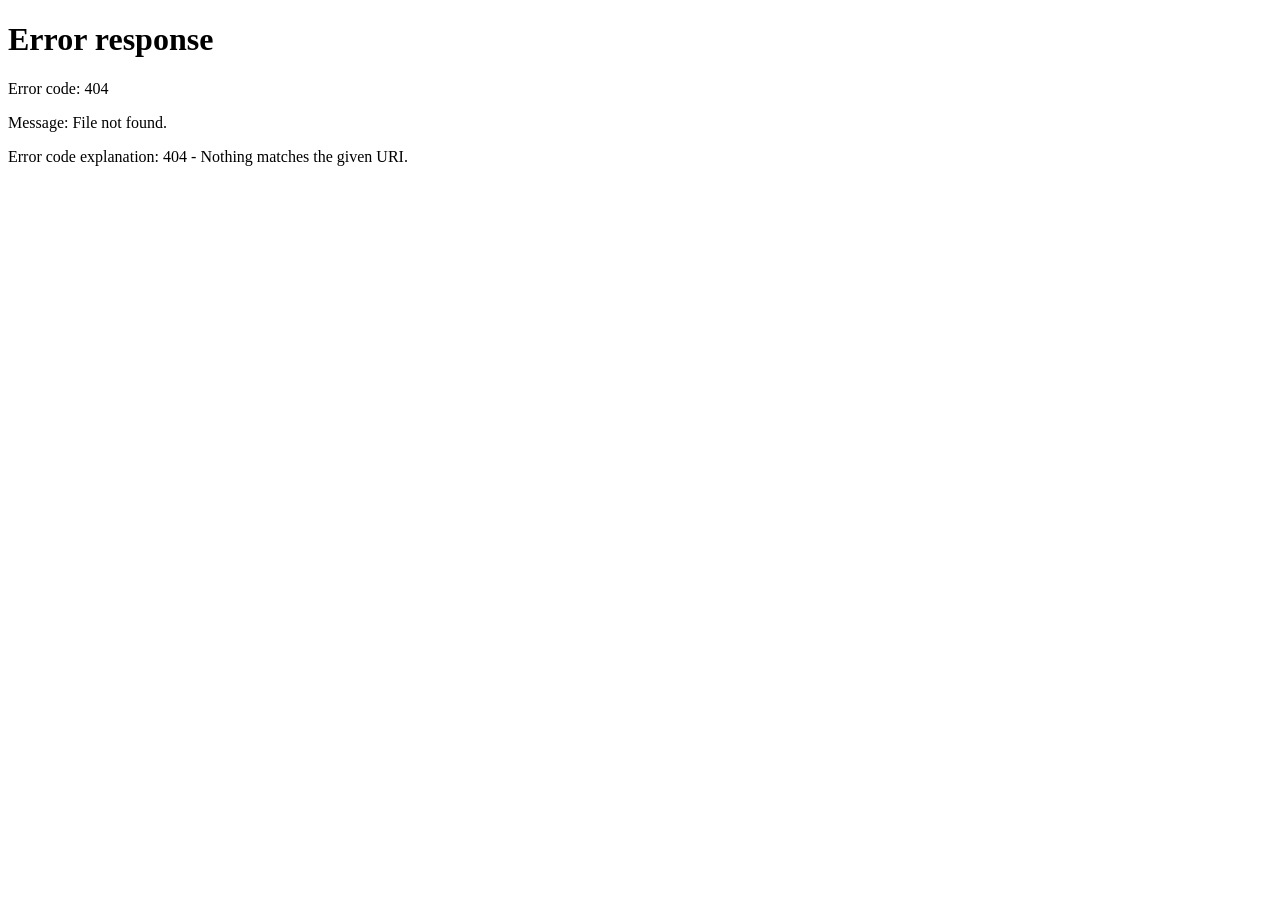
==== commit 56852de6: "feat: first-run redirect to setup, upload button in header" ====
--- a/index.html
+++ b/index.html
@@ -38,6 +38,7 @@
         <span id="api-status-label">No AI</span>
       </div>
       <button class="icon-btn" id="builder-btn" title="Build Your Dog">🐶</button>
+      <a class="icon-btn" href="upload.html" title="Upload Assets" style="text-decoration:none;line-height:1">📤</a>
       <button class="icon-btn" id="settings-btn" title="Settings">⚙</button>
     </div>
   </header>
@@ -480,6 +481,25 @@
   </div>
 </div>
 
+<script>
+// First-launch: redirect to setup if no AI config has been saved
+(async () => {
+  if (location.pathname.includes('setup') || location.pathname.includes('upload')) return;
+  try {
+    const req = indexedDB.open('immortail_db', 1);
+    req.onsuccess = async (e) => {
+      const db = e.target.result;
+      if (!db.objectStoreNames.contains('config')) { location.href = 'setup.html'; return; }
+      const tx  = db.transaction('config', 'readonly');
+      const get = tx.objectStore('config').get('ai_config');
+      get.onsuccess = (ev) => {
+        if (!ev.target.result) location.href = 'setup.html';
+      };
+    };
+    req.onupgradeneeded = () => { location.href = 'setup.html'; };
+  } catch(_) {}
+})();
+</script>
 <script src="storage.js"></script>
 <script src="engine.js"></script>
 <script src="ai.js"></script>
--- a/styles.css
+++ b/styles.css
@@ -675,3 +675,59 @@
 
 /* ── Install action button ─────────────────────────────────────────────── */
 .install-action-btn { width: 100%; justify-content: center; }
+
+/* ── Avatar Builder modal ─────────────────────────────────────────────────── */
+.builder-modal { max-width: 680px; }
+.builder-intro { font-size:0.78rem; color:var(--text-muted); line-height:1.5; margin-bottom:0.8rem; }
+
+/* Worker status */
+.worker-status { display:flex; align-items:center; gap:0.5rem; font-size:0.72rem; color:var(--text-muted); margin-bottom:0.7rem; }
+
+/* Expression tabs */
+.expr-tabs { display:flex; gap:0.35rem; flex-wrap:wrap; margin-bottom:0.8rem; }
+.expr-tab { background:rgba(212,175,55,0.04); border:1px solid var(--border-dim); border-radius:var(--r-sm); color:var(--text-muted); font-family:var(--font); font-size:0.78rem; padding:0.4rem 0.85rem; cursor:pointer; transition:all 0.18s; }
+.expr-tab:hover  { border-color:var(--gold); color:var(--gold); }
+.expr-tab.active { background:rgba(212,175,55,0.13); border-color:var(--gold); color:var(--gold); font-weight:600; }
+
+/* Builder panels */
+.builder-panel.hidden { display:none; }
+
+/* Slot grid */
+.slot-grid { display:grid; grid-template-columns:repeat(auto-fill,minmax(145px,1fr)); gap:0.7rem; margin-bottom:0.8rem; }
+.slot-card { background:rgba(212,175,55,0.03); border:1px solid var(--border-dim); border-radius:var(--r-md); padding:0.65rem; display:flex; flex-direction:column; gap:0.45rem; transition:border-color 0.2s; }
+.slot-card:hover { border-color:rgba(212,175,55,0.3); }
+
+.slot-preview { width:100%; aspect-ratio:1; border-radius:var(--r-sm); background:rgba(0,0,0,0.3); border:1px dashed var(--border-dim); display:flex; align-items:center; justify-content:center; overflow:hidden; position:relative; transition:border-color 0.2s; }
+.slot-preview.has-asset { border-style:solid; border-color:var(--gold); }
+.slot-empty-icon { font-size:1.8rem; opacity:0.4; }
+
+.slot-label { font-size:0.7rem; color:var(--text-muted); text-align:center; }
+.slot-actions { display:flex; gap:0.35rem; flex-wrap:wrap; }
+.upload-label { font-size:0.7rem !important; padding:0.28rem 0.55rem !important; cursor:pointer; flex:1; text-align:center; }
+.upload-label input[type=file] { display:none; }
+.slot-clear-btn { background:rgba(248,113,113,0.08); border:1px solid rgba(248,113,113,0.25); border-radius:var(--r-sm); color:#f87171; font-size:0.7rem; padding:0.28rem 0.45rem; cursor:pointer; }
+.slot-clear-btn:hover { background:rgba(248,113,113,0.2); }
+
+/* Drop zone */
+.drop-zone { border:1.5px dashed var(--border-dim); border-radius:var(--r-md); padding:1.2rem; text-align:center; color:var(--text-muted); cursor:default; transition:all 0.2s; margin-bottom:0.7rem; }
+.drop-zone.drop-active { border-color:var(--gold); background:var(--gold-faint); color:var(--cream); }
+.drop-icon { font-size:1.6rem; margin-bottom:0.4rem; }
+.drop-text { font-size:0.72rem; line-height:1.4; }
+
+/* Process log */
+.process-log { display:flex; flex-direction:column; gap:0.25rem; max-height:100px; overflow-y:auto; }
+.log-row { font-size:0.7rem; color:#4ade80; display:flex; gap:0.4rem; font-family:monospace; }
+.log-row.log-error { color:#f87171; }
+
+/* Dog canvas layer */
+#dog-canvas { position:absolute; inset:0; width:100%; height:100%; object-fit:contain; z-index:2; display:none; }
+
+/* Stage hint */
+.stage-hint { position:absolute; bottom:6px; left:50%; transform:translateX(-50%); font-size:0.6rem; color:var(--text-muted); opacity:0.45; pointer-events:none; white-space:nowrap; }
+
+/* Builder btn in header */
+#builder-btn { font-size:1.1rem; }
+
+/* ── Extra provider tab styles (many tabs) ─────────────────────────────── */
+.provider-tabs { flex-wrap:wrap; }
+.provider-tab  { font-size:0.7rem; padding:0.28rem 0.55rem; }
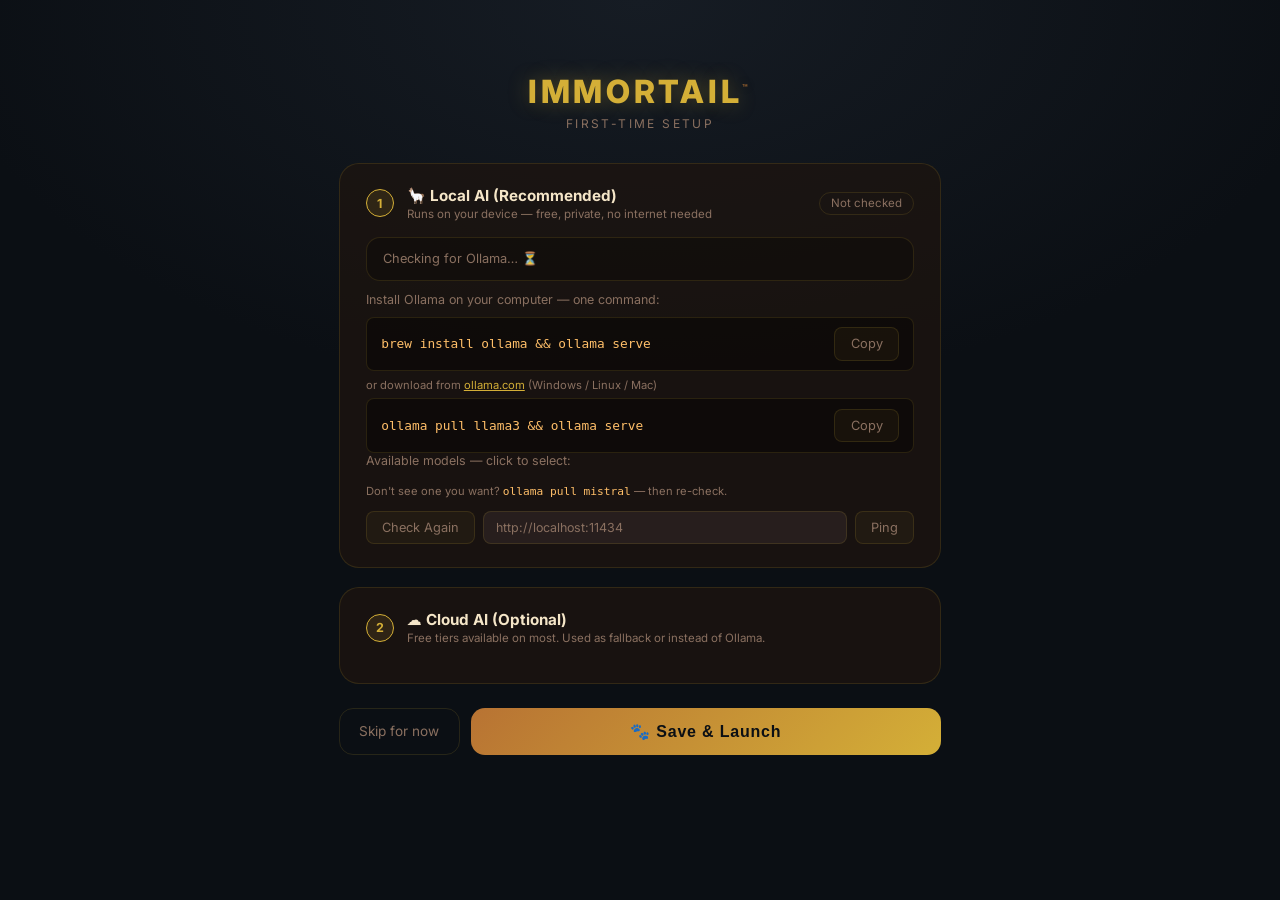
==== commit b8e37535: "feat: studio button, env quick row, env badge on stage" ====
--- a/index.html
+++ b/index.html
@@ -38,7 +38,7 @@
         <span id="api-status-label">No AI</span>
       </div>
       <button class="icon-btn" id="builder-btn" title="Build Your Dog">🐶</button>
-      <a class="icon-btn" href="upload.html" title="Upload Assets" style="text-decoration:none;line-height:1">📤</a>
+      <a class="icon-btn" href="upload.html" title="Dog Studio — Upload assets & create AI scenes" style="text-decoration:none;line-height:1" id="studio-btn">🎨</a>
       <button class="icon-btn" id="settings-btn" title="Settings">⚙</button>
     </div>
   </header>
@@ -90,6 +90,7 @@
       <!-- z4: Video loop fallback -->
       <video id="dog-video-overlay" autoplay loop muted playsinline aria-hidden="true"></video>
 
+      <div class="env-label-badge" id="env-badge">🏠 Home</div>
       <div class="stage-hint">tap to pet</div>
     </div>
 
@@ -113,6 +114,17 @@
       <button class="action-btn" id="btn-feed">🍖 Feed</button>
       <button class="action-btn" id="btn-play">🎾 Play</button>
       <button class="action-btn" id="btn-rest">💤 Rest</button>
+    </div>
+
+    <!-- Environment quick-switch -->
+    <div class="env-quick-row" id="env-quick-row">
+      <button class="env-qbtn active" data-env="home"  title="Home">🏠</button>
+      <button class="env-qbtn" data-env="park"   title="Park">🌿</button>
+      <button class="env-qbtn" data-env="night"  title="Night">🌙</button>
+      <button class="env-qbtn" data-env="rain"   title="Rain">🌧</button>
+      <button class="env-qbtn" data-env="snow"   title="Snow">❄</button>
+      <button class="env-qbtn" data-env="space"  title="Space">🚀</button>
+      <button class="env-qbtn" data-env="beach"  title="Beach">🏖</button>
     </div>
 
   </aside>
